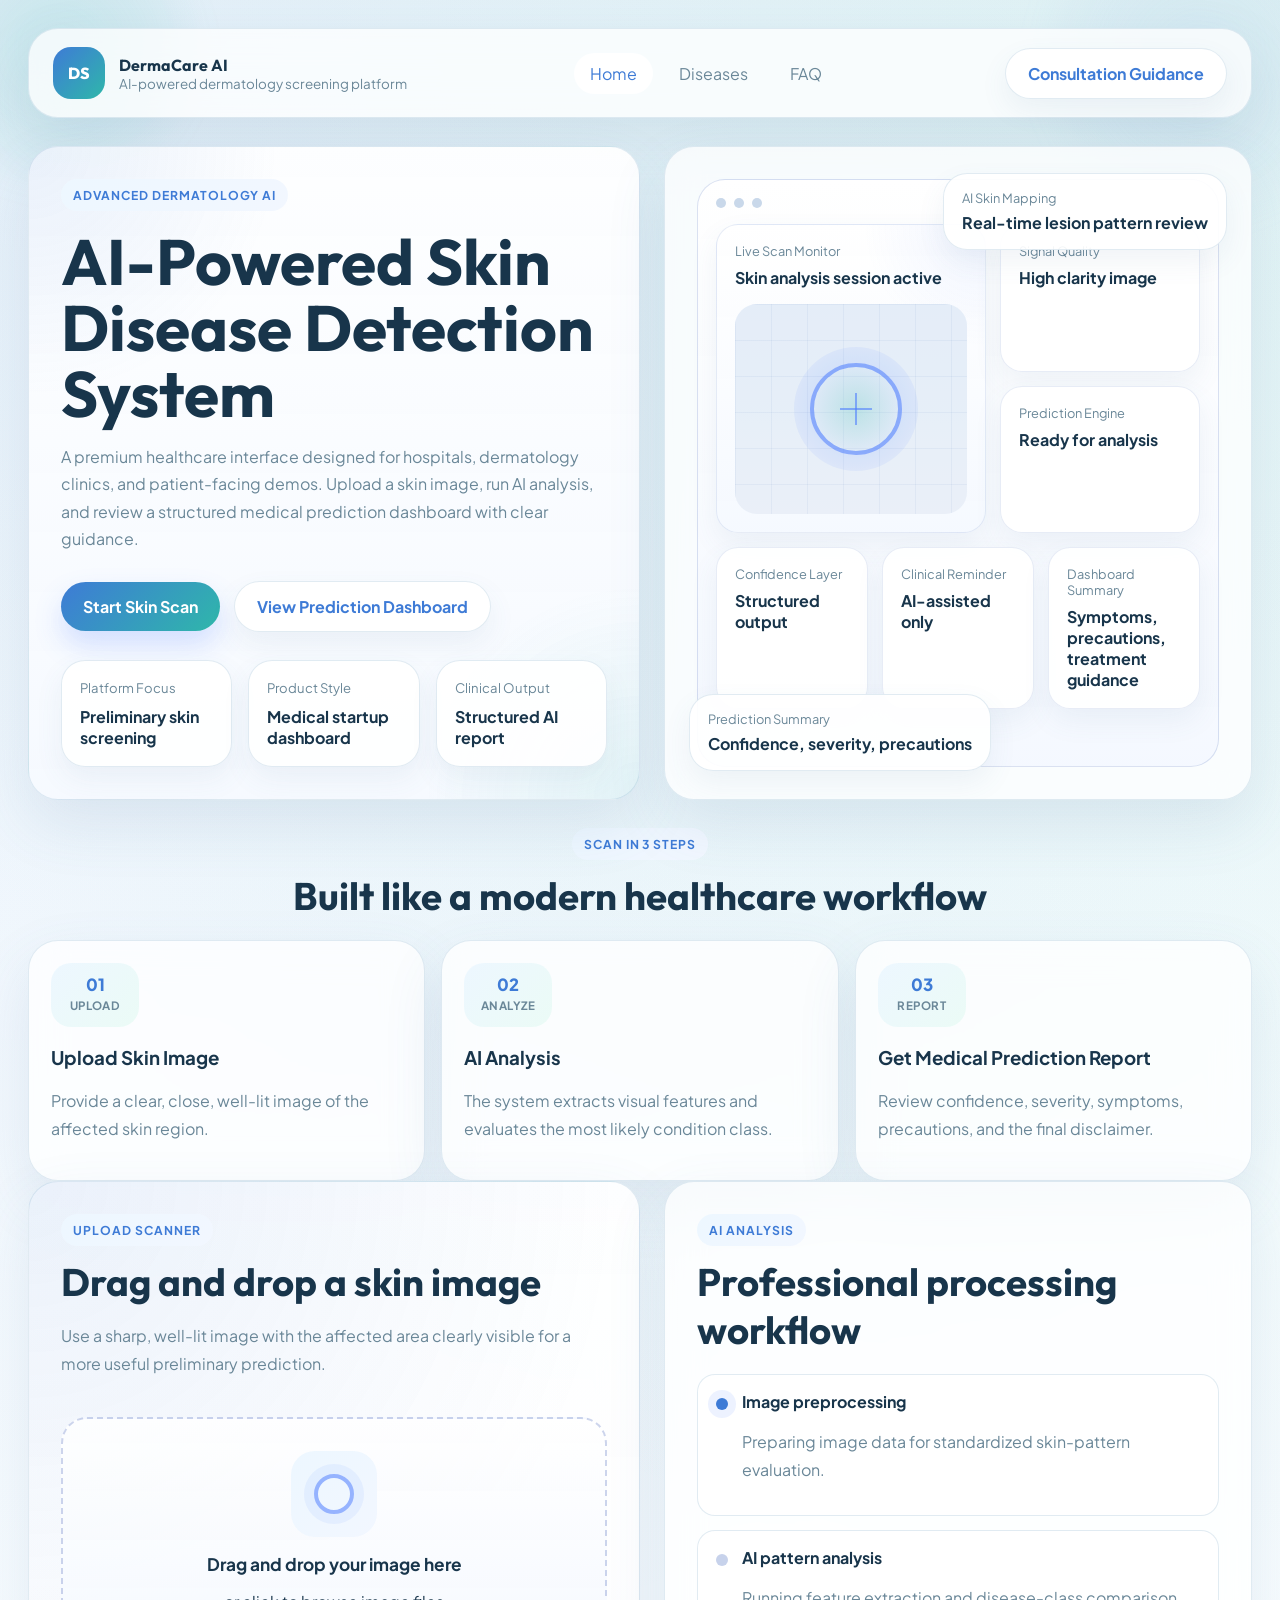
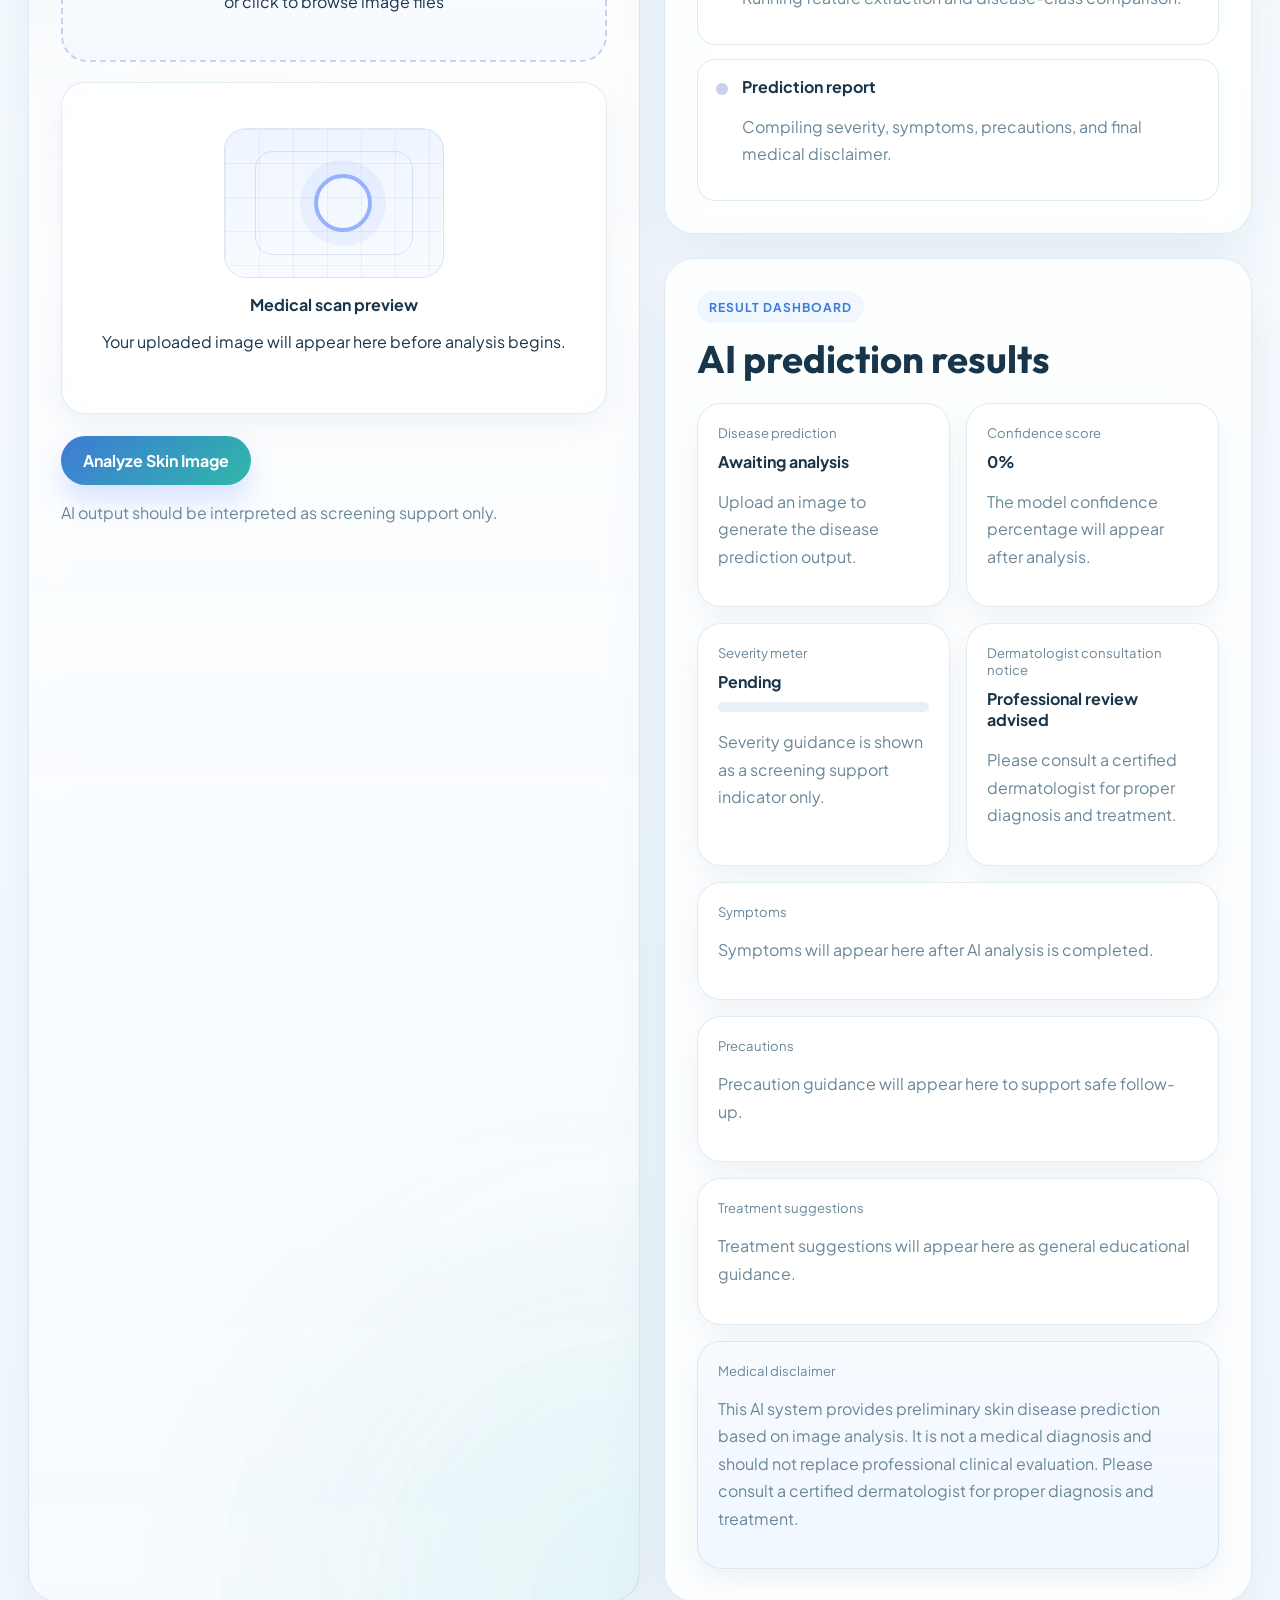
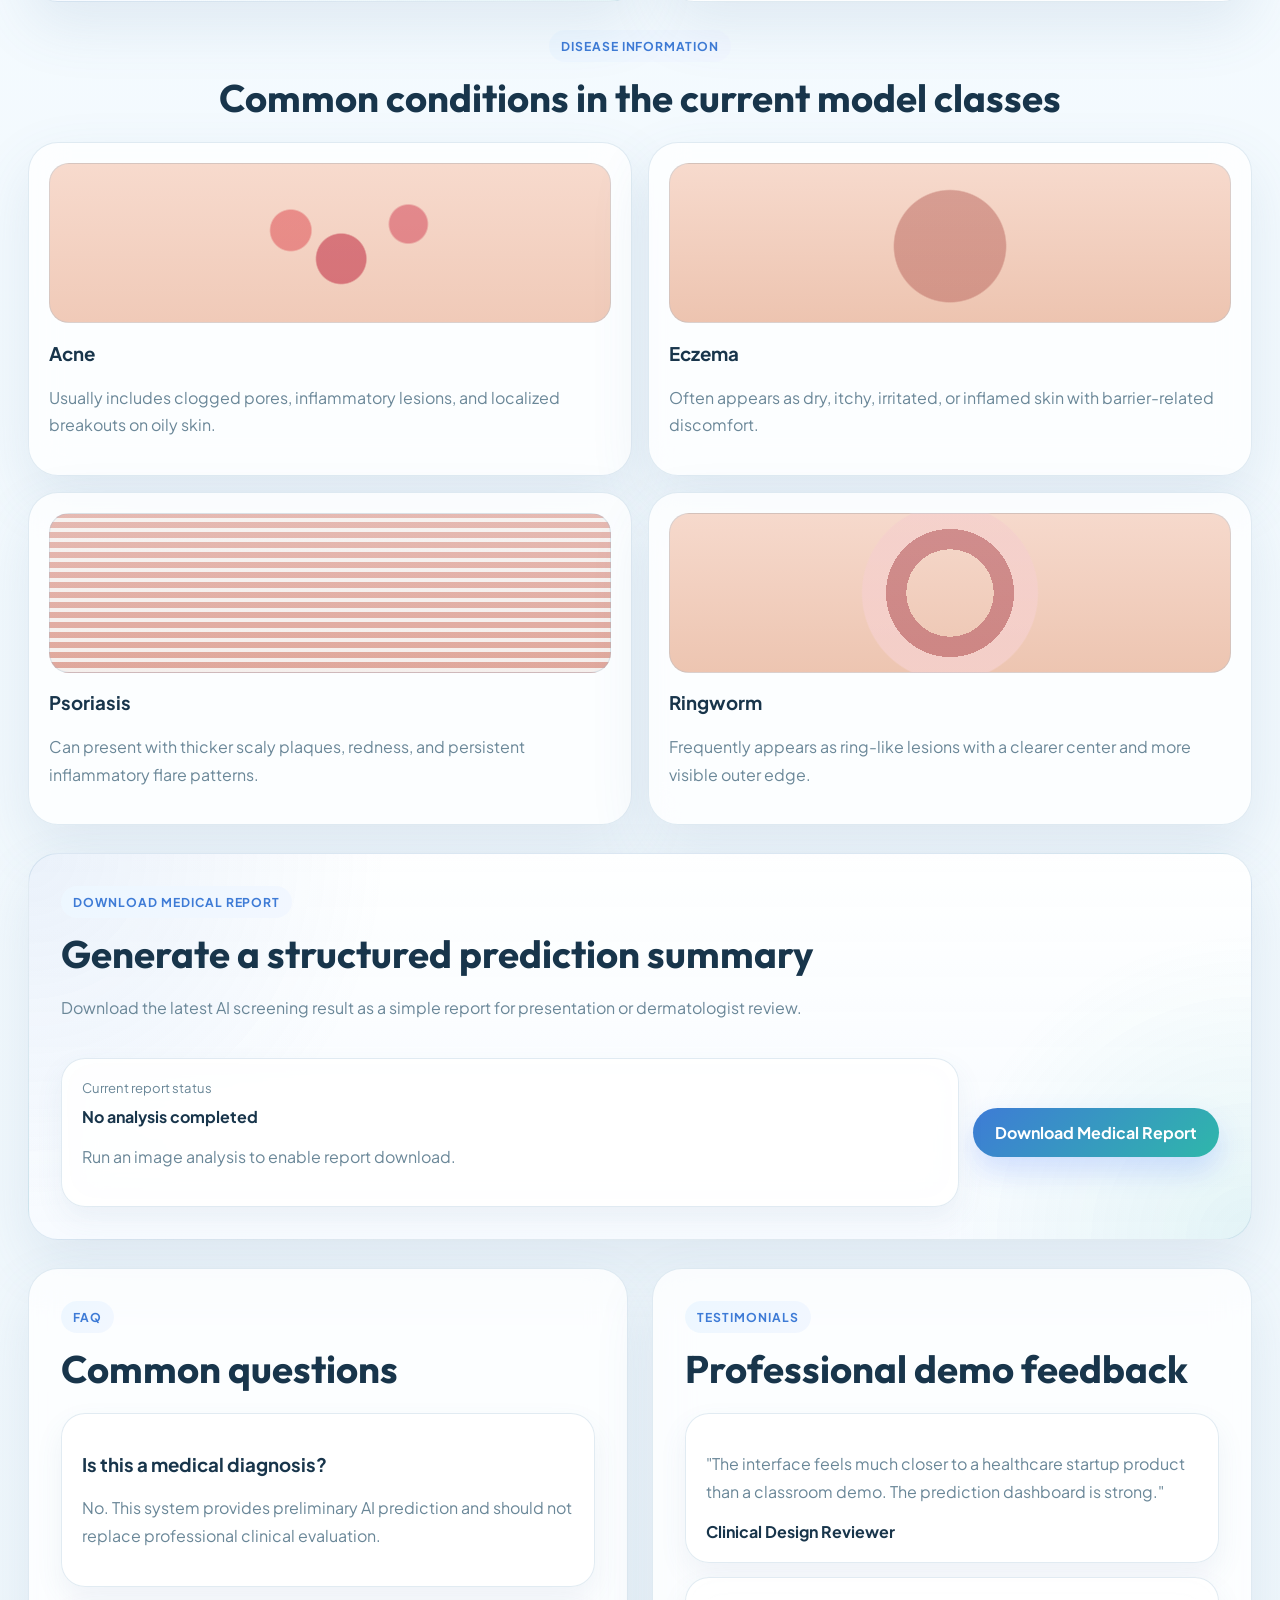
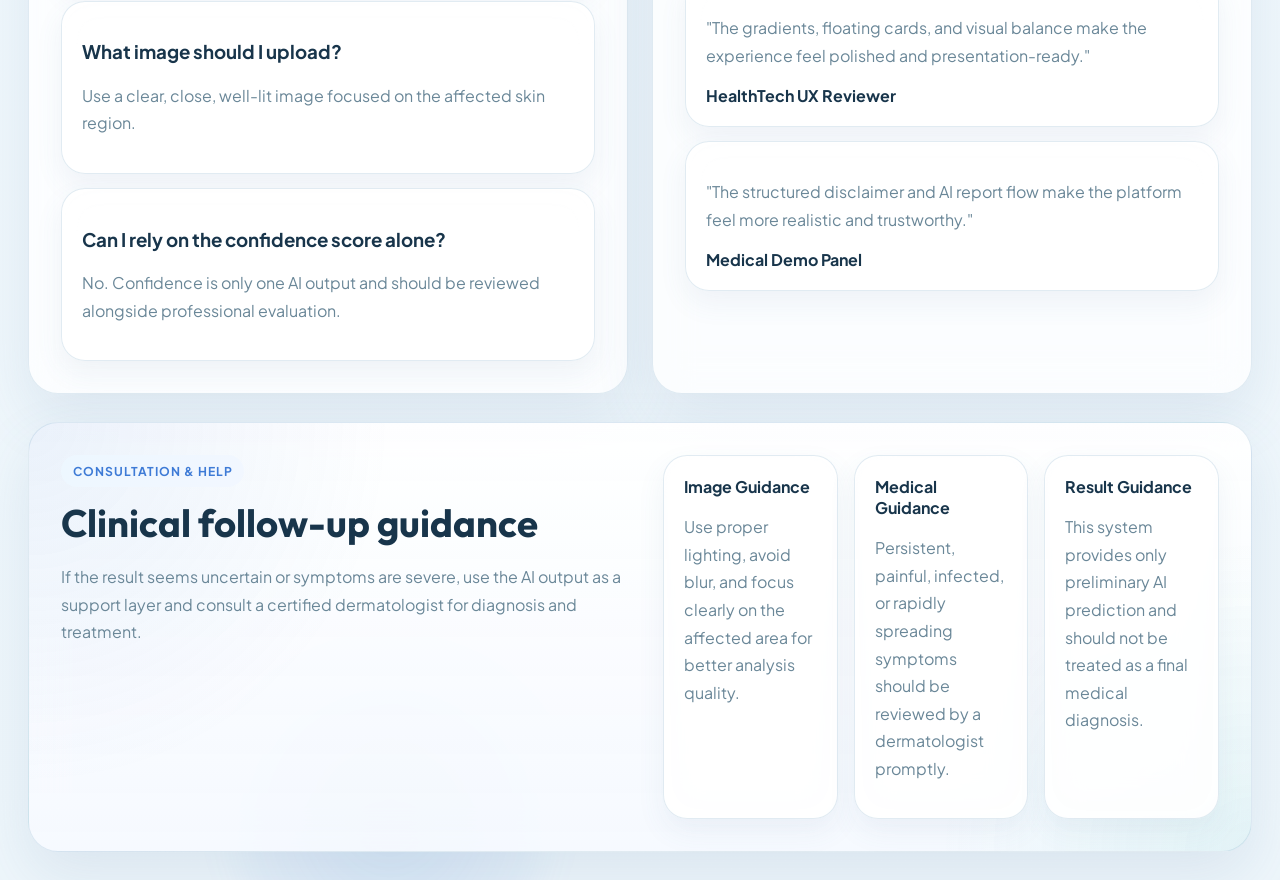
==== templates/index.html @ 63ab5d0c "feat: Add AI skin disease detection system with user interface and model training - Implemented main" ====
<!DOCTYPE html>
<html lang="en">
<head>
<meta charset="UTF-8">
<meta name="viewport" content="width=device-width, initial-scale=1.0">
<title>DermaCare AI | Premium Skin Detection Platform</title>
<link rel="preconnect" href="https://fonts.googleapis.com">
<link rel="preconnect" href="https://fonts.gstatic.com" crossorigin>
<link href="https://fonts.googleapis.com/css2?family=Plus+Jakarta+Sans:wght@400;500;600;700;800&family=Outfit:wght@600;700;800&display=swap" rel="stylesheet">
<link rel="stylesheet" href="/static/css/style.css">
</head>
<body>
<div class="site-shell">
  <div class="ambient ambient-a"></div>
  <div class="ambient ambient-b"></div>
  <div class="ambient ambient-c"></div>

  <header class="topbar glass-panel">
    <a class="brand" href="/">
      <span class="brand-mark">DS</span>
      <div>
        <strong>DermaCare AI</strong>
        <span>AI-powered dermatology screening platform</span>
      </div>
    </a>

    <nav class="nav-links">
      <a class="active" href="/">Home</a>
      <a href="/diseases">Diseases</a>
      <a href="/faq">FAQ</a>
    </nav>

    <a class="btn btn-secondary nav-cta" href="#consultation">Consultation Guidance</a>
  </header>

  <main class="page-home">
    <section class="hero-section">
      <div class="hero-copy glass-panel gradient-panel">
        <span class="eyebrow">Advanced Dermatology AI</span>
        <h1>AI-Powered Skin Disease Detection System</h1>
        <p>
          A premium healthcare interface designed for hospitals, dermatology clinics, and patient-facing demos.
          Upload a skin image, run AI analysis, and review a structured medical prediction dashboard with clear guidance.
        </p>

        <div class="hero-actions">
          <a class="btn btn-primary" href="#scanner">Start Skin Scan</a>
          <a class="btn btn-secondary" href="#resultDashboard">View Prediction Dashboard</a>
        </div>

        <div class="hero-stats">
          <article class="stat-card soft-card">
            <span>Platform Focus</span>
            <strong>Preliminary skin screening</strong>
          </article>
          <article class="stat-card soft-card">
            <span>Product Style</span>
            <strong>Medical startup dashboard</strong>
          </article>
          <article class="stat-card soft-card">
            <span>Clinical Output</span>
            <strong>Structured AI report</strong>
          </article>
        </div>
      </div>

      <aside class="hero-visual glass-panel">
        <div class="hero-dashboard">
          <div class="dashboard-window">
            <div class="dashboard-topbar">
              <span class="window-dot"></span>
              <span class="window-dot"></span>
              <span class="window-dot"></span>
            </div>
            <div class="dashboard-grid">
              <div class="dashboard-panel dashboard-panel-primary">
                <span>Live Scan Monitor</span>
                <strong>Skin analysis session active</strong>
                <div class="scan-surface">
                  <div class="scan-surface-glow"></div>
                  <div class="scan-crosshair"></div>
                </div>
              </div>
              <div class="dashboard-side">
                <div class="mini-panel">
                  <span>Signal Quality</span>
                  <strong>High clarity image</strong>
                </div>
                <div class="mini-panel">
                  <span>Prediction Engine</span>
                  <strong>Ready for analysis</strong>
                </div>
              </div>
              <div class="dashboard-metrics">
                <div class="metric-panel">
                  <span>Confidence Layer</span>
                  <strong>Structured output</strong>
                </div>
                <div class="metric-panel">
                  <span>Clinical Reminder</span>
                  <strong>AI-assisted only</strong>
                </div>
                <div class="metric-panel full">
                  <span>Dashboard Summary</span>
                  <strong>Symptoms, precautions, treatment guidance</strong>
                </div>
              </div>
            </div>
          </div>
        </div>

        <div class="floating-card floating-card-top soft-card">
          <span>AI Skin Mapping</span>
          <strong>Real-time lesion pattern review</strong>
        </div>
        <div class="floating-card floating-card-bottom soft-card">
          <span>Prediction Summary</span>
          <strong>Confidence, severity, precautions</strong>
        </div>
      </aside>
    </section>

    <section class="steps-section">
      <div class="section-heading">
        <span class="eyebrow">Scan In 3 Steps</span>
        <h2>Built like a modern healthcare workflow</h2>
      </div>

      <div class="steps-grid">
        <article class="step-card glass-panel">
          <div class="step-icon">
            <span>01</span>
            <small>Upload</small>
          </div>
          <h3>Upload Skin Image</h3>
          <p>Provide a clear, close, well-lit image of the affected skin region.</p>
        </article>
        <article class="step-card glass-panel">
          <div class="step-icon">
            <span>02</span>
            <small>Analyze</small>
          </div>
          <h3>AI Analysis</h3>
          <p>The system extracts visual features and evaluates the most likely condition class.</p>
        </article>
        <article class="step-card glass-panel">
          <div class="step-icon">
            <span>03</span>
            <small>Report</small>
          </div>
          <h3>Get Medical Prediction Report</h3>
          <p>Review confidence, severity, symptoms, precautions, and the final disclaimer.</p>
        </article>
      </div>
    </section>

    <section id="scanner" class="scanner-section">
      <div class="scanner-panel glass-panel gradient-panel">
        <div class="section-heading left">
          <span class="eyebrow">Upload Scanner</span>
          <h2>Drag and drop a skin image</h2>
          <p>Use a sharp, well-lit image with the affected area clearly visible for a more useful preliminary prediction.</p>
        </div>

        <label class="upload-zone" id="uploadZone" for="imageInput">
          <input type="file" id="imageInput" accept="image/*">
          <div class="upload-content">
            <div class="upload-graphic">
              <div class="upload-graphic-inner"></div>
            </div>
            <strong>Drag and drop your image here</strong>
            <p>or click to browse image files</p>
          </div>
        </label>

        <div class="preview-card glass-subcard">
          <img id="preview" alt="Skin image preview">
          <div class="preview-placeholder" id="previewPlaceholder">
            <div class="preview-visual">
              <div class="preview-grid-line"></div>
              <div class="preview-grid-line second"></div>
              <div class="preview-ring"></div>
            </div>
            <strong>Medical scan preview</strong>
            <p>Your uploaded image will appear here before analysis begins.</p>
          </div>
        </div>

        <div class="scanner-actions">
          <button class="btn btn-primary" type="button" onclick="analyze()">Analyze Skin Image</button>
          <p class="micro-copy">AI output should be interpreted as screening support only.</p>
        </div>
      </div>

      <div class="analysis-column">
        <section class="progress-panel glass-panel">
          <div class="panel-header">
            <div>
          <span class="eyebrow">AI Analysis</span>
          <h2>Professional processing workflow</h2>
        </div>
            <div id="loader" class="loader-ring" aria-hidden="true"></div>
          </div>

          <div class="progress-list" id="progressList">
            <article class="progress-item active">
              <span class="progress-dot"></span>
              <div>
                <strong>Image preprocessing</strong>
                <p>Preparing image data for standardized skin-pattern evaluation.</p>
              </div>
            </article>
            <article class="progress-item">
              <span class="progress-dot"></span>
              <div>
                <strong>AI pattern analysis</strong>
                <p>Running feature extraction and disease-class comparison.</p>
              </div>
            </article>
            <article class="progress-item">
              <span class="progress-dot"></span>
              <div>
                <strong>Prediction report</strong>
                <p>Compiling severity, symptoms, precautions, and final medical disclaimer.</p>
              </div>
            </article>
          </div>
        </section>

        <section id="resultDashboard" class="results-panel glass-panel">
          <div class="section-heading left">
            <span class="eyebrow">Result Dashboard</span>
            <h2>AI prediction results</h2>
          </div>

          <div id="result" class="result-grid">
            <article class="result-card glass-subcard">
              <span>Disease prediction</span>
              <strong>Awaiting analysis</strong>
              <p>Upload an image to generate the disease prediction output.</p>
            </article>
            <article class="result-card glass-subcard">
              <span>Confidence score</span>
              <strong>0%</strong>
              <p>The model confidence percentage will appear after analysis.</p>
            </article>
            <article class="result-card glass-subcard">
              <span>Severity meter</span>
              <strong>Pending</strong>
              <div class="severity-meter">
                <div class="severity-fill" style="width: 0%"></div>
              </div>
              <p>Severity guidance is shown as a screening support indicator only.</p>
            </article>
            <article class="result-card glass-subcard">
              <span>Dermatologist consultation notice</span>
              <strong>Professional review advised</strong>
              <p>Please consult a certified dermatologist for proper diagnosis and treatment.</p>
            </article>
            <article class="result-card glass-subcard full">
              <span>Symptoms</span>
              <p>Symptoms will appear here after AI analysis is completed.</p>
            </article>
            <article class="result-card glass-subcard full">
              <span>Precautions</span>
              <p>Precaution guidance will appear here to support safe follow-up.</p>
            </article>
            <article class="result-card glass-subcard full">
              <span>Treatment suggestions</span>
              <p>Treatment suggestions will appear here as general educational guidance.</p>
            </article>
            <article class="result-card glass-subcard full disclaimer-card">
              <span>Medical disclaimer</span>
              <p>This AI system provides preliminary skin disease prediction based on image analysis. It is not a medical diagnosis and should not replace professional clinical evaluation. Please consult a certified dermatologist for proper diagnosis and treatment.</p>
            </article>
          </div>
        </section>
      </div>
    </section>

    <section class="disease-section">
      <div class="section-heading">
        <span class="eyebrow">Disease Information</span>
        <h2>Common conditions in the current model classes</h2>
      </div>

      <div class="disease-grid">
        <article class="disease-card glass-panel">
          <div class="disease-visual disease-acne"></div>
          <h3>Acne</h3>
          <p>Usually includes clogged pores, inflammatory lesions, and localized breakouts on oily skin.</p>
        </article>
        <article class="disease-card glass-panel">
          <div class="disease-visual disease-eczema"></div>
          <h3>Eczema</h3>
          <p>Often appears as dry, itchy, irritated, or inflamed skin with barrier-related discomfort.</p>
        </article>
        <article class="disease-card glass-panel">
          <div class="disease-visual disease-psoriasis"></div>
          <h3>Psoriasis</h3>
          <p>Can present with thicker scaly plaques, redness, and persistent inflammatory flare patterns.</p>
        </article>
        <article class="disease-card glass-panel">
          <div class="disease-visual disease-ringworm"></div>
          <h3>Ringworm</h3>
          <p>Frequently appears as ring-like lesions with a clearer center and more visible outer edge.</p>
        </article>
      </div>
    </section>

    <section class="report-section glass-panel gradient-panel">
      <div class="section-heading left">
        <span class="eyebrow">Download Medical Report</span>
        <h2>Generate a structured prediction summary</h2>
        <p>Download the latest AI screening result as a simple report for presentation or dermatologist review.</p>
      </div>

      <div class="report-layout">
        <div class="report-summary glass-subcard">
          <span>Current report status</span>
          <strong id="reportDisease">No analysis completed</strong>
          <p id="reportMeta">Run an image analysis to enable report download.</p>
        </div>
        <button class="btn btn-primary" type="button" id="downloadReportBtn">Download Medical Report</button>
      </div>
    </section>

    <section class="two-column-section">
      <section class="faq-section glass-panel">
        <div class="section-heading left">
          <span class="eyebrow">FAQ</span>
          <h2>Common questions</h2>
        </div>
        <div class="faq-list">
          <article class="faq-item glass-subcard">
            <h3>Is this a medical diagnosis?</h3>
            <p>No. This system provides preliminary AI prediction and should not replace professional clinical evaluation.</p>
          </article>
          <article class="faq-item glass-subcard">
            <h3>What image should I upload?</h3>
            <p>Use a clear, close, well-lit image focused on the affected skin region.</p>
          </article>
          <article class="faq-item glass-subcard">
            <h3>Can I rely on the confidence score alone?</h3>
            <p>No. Confidence is only one AI output and should be reviewed alongside professional evaluation.</p>
          </article>
        </div>
      </section>

      <section class="testimonial-section glass-panel">
        <div class="section-heading left">
          <span class="eyebrow">Testimonials</span>
          <h2>Professional demo feedback</h2>
        </div>
        <div class="testimonial-list">
          <article class="testimonial-item glass-subcard">
            <p>"The interface feels much closer to a healthcare startup product than a classroom demo. The prediction dashboard is strong."</p>
            <strong>Clinical Design Reviewer</strong>
          </article>
          <article class="testimonial-item glass-subcard">
            <p>"The gradients, floating cards, and visual balance make the experience feel polished and presentation-ready."</p>
            <strong>HealthTech UX Reviewer</strong>
          </article>
          <article class="testimonial-item glass-subcard">
            <p>"The structured disclaimer and AI report flow make the platform feel more realistic and trustworthy."</p>
            <strong>Medical Demo Panel</strong>
          </article>
        </div>
      </section>
    </section>

    <section id="consultation" class="consultation-section glass-panel gradient-panel">
      <div class="consultation-copy">
        <span class="eyebrow">Consultation & Help</span>
        <h2>Clinical follow-up guidance</h2>
        <p>If the result seems uncertain or symptoms are severe, use the AI output as a support layer and consult a certified dermatologist for diagnosis and treatment.</p>
      </div>

      <div class="consultation-grid">
        <article class="consultation-card glass-subcard">
          <strong>Image Guidance</strong>
          <p>Use proper lighting, avoid blur, and focus clearly on the affected area for better analysis quality.</p>
        </article>
        <article class="consultation-card glass-subcard">
          <strong>Medical Guidance</strong>
          <p>Persistent, painful, infected, or rapidly spreading symptoms should be reviewed by a dermatologist promptly.</p>
        </article>
        <article class="consultation-card glass-subcard">
          <strong>Result Guidance</strong>
          <p>This system provides only preliminary AI prediction and should not be treated as a final medical diagnosis.</p>
        </article>
      </div>
    </section>
  </main>
</div>

<script src="/static/js/main.js"></script>
</body>
</html>
---- static/css/style.css ----
:root{
  --bg:#f4fbff;
  --surface:rgba(255, 255, 255, 0.76);
  --surface-strong:rgba(255, 255, 255, 0.92);
  --border:rgba(146, 182, 209, 0.28);
  --text:#18354b;
  --muted:#6a8798;
  --primary:#3e7bd6;
  --teal:#2fb7aa;
  --purple:#a6bee8;
  --soft-blue:#edf7ff;
  --soft-teal:#ebfbf6;
  --soft-purple:#f2f7ff;
  --shadow:0 24px 60px rgba(71, 116, 156, 0.12);
  --shadow-soft:0 12px 28px rgba(71, 116, 156, 0.08);
  --radius-xl:30px;
  --radius-lg:24px;
  --radius-md:18px;
}

*{
  box-sizing:border-box;
}

html{
  scroll-behavior:smooth;
}

body{
  margin:0;
  font-family:"Plus Jakarta Sans", sans-serif;
  color:var(--text);
  background:
    radial-gradient(circle at top left, rgba(62, 123, 214, 0.10), transparent 30%),
    radial-gradient(circle at top right, rgba(47, 183, 170, 0.12), transparent 28%),
    linear-gradient(180deg, #fcfeff 0%, #f5fbff 48%, #eef6fb 100%);
  min-height:100vh;
}

a{
  color:inherit;
  text-decoration:none;
}

button,
input{
  font:inherit;
}

img,
svg{
  display:block;
  max-width:100%;
}

.site-shell{
  position:relative;
  overflow:hidden;
  min-height:100vh;
  padding:28px;
}

.ambient{
  position:absolute;
  border-radius:999px;
  filter:blur(18px);
  pointer-events:none;
}

.ambient-a{
  top:-80px;
  left:-70px;
  width:260px;
  height:260px;
  background:radial-gradient(circle, rgba(54, 184, 171, 0.18), rgba(54, 184, 171, 0));
}

.ambient-b{
  top:-90px;
  right:-70px;
  width:300px;
  height:300px;
  background:radial-gradient(circle, rgba(168, 197, 232, 0.22), rgba(168, 197, 232, 0));
}

.ambient-c{
  bottom:-100px;
  left:18%;
  width:320px;
  height:320px;
  background:radial-gradient(circle, rgba(62, 123, 214, 0.14), rgba(62, 123, 214, 0));
}

.glass-panel,
.glass-subcard,
.soft-card{
  border:1px solid var(--border);
  box-shadow:var(--shadow);
}

.glass-panel,
.glass-subcard{
  background:var(--surface);
  backdrop-filter:blur(18px);
  -webkit-backdrop-filter:blur(18px);
}

.glass-panel{
  border-radius:var(--radius-xl);
}

.glass-subcard,
.soft-card{
  border-radius:var(--radius-lg);
  background:var(--surface-strong);
  box-shadow:var(--shadow-soft);
}

.gradient-panel{
  background:
    radial-gradient(circle at top left, rgba(62, 123, 214, 0.10), transparent 28%),
    radial-gradient(circle at bottom right, rgba(47, 183, 170, 0.10), transparent 24%),
    linear-gradient(180deg, rgba(255,255,255,0.92), rgba(247,250,255,0.88));
}

.topbar{
  position:relative;
  z-index:1;
  max-width:1280px;
  margin:0 auto 28px;
  padding:18px 24px;
  display:flex;
  align-items:center;
  justify-content:space-between;
  gap:18px;
}

.brand{
  display:flex;
  align-items:center;
  gap:14px;
}

.brand-mark{
  width:52px;
  height:52px;
  border-radius:18px;
  display:grid;
  place-items:center;
  color:#fff;
  font-family:"Outfit", sans-serif;
  font-weight:800;
  background:linear-gradient(135deg, var(--primary), var(--teal));
}

.brand strong,
.hero-copy h1,
.section-heading h2,
.panel-header h2,
.page-banner h1,
.consultation-copy h2{
  font-family:"Outfit", sans-serif;
}

.brand strong{
  display:block;
  font-size:1rem;
}

.brand span:last-child{
  display:block;
  color:var(--muted);
  font-size:0.84rem;
}

.nav-links{
  display:flex;
  align-items:center;
  gap:10px;
  flex-wrap:wrap;
}

.nav-links a{
  padding:10px 16px;
  border-radius:999px;
  color:var(--muted);
}

.nav-links a.active,
.nav-links a:hover{
  color:var(--primary);
  background:rgba(255,255,255,0.9);
}

.nav-cta{
  white-space:nowrap;
}

.page-home,
.page-standard{
  position:relative;
  z-index:1;
  max-width:1280px;
  margin:0 auto;
}

.hero-section,
.scanner-section,
.consultation-section{
  display:grid;
  grid-template-columns:1.02fr 0.98fr;
  gap:24px;
  align-items:stretch;
}

.hero-copy,
.hero-visual,
.scanner-panel,
.progress-panel,
.results-panel,
.report-section,
.faq-section,
.testimonial-section,
.consultation-section,
.page-banner{
  padding:32px;
}

.eyebrow{
  display:inline-block;
  padding:8px 12px;
  border-radius:999px;
  background:linear-gradient(135deg, var(--soft-blue), var(--soft-purple));
  color:var(--primary);
  font-size:0.76rem;
  font-weight:700;
  letter-spacing:0.08em;
  text-transform:uppercase;
}

.hero-copy h1{
  margin:18px 0 16px;
  font-size:clamp(2.7rem, 5vw, 4.8rem);
  line-height:1.03;
}

.hero-copy,
.scanner-panel,
.report-section,
.consultation-section{
  position:relative;
}

.hero-copy p,
.section-heading p,
.step-card p,
.progress-item p,
.result-card p,
.disease-card p,
.report-summary p,
.faq-item p,
.testimonial-item p,
.consultation-copy p,
.consultation-card p,
.page-banner p,
.faq-page-card p,
.micro-copy{
  color:var(--muted);
  line-height:1.72;
}

.hero-actions,
.scanner-actions,
.report-layout{
  display:flex;
  align-items:center;
  gap:14px;
  flex-wrap:wrap;
}

.hero-actions{
  margin-top:28px;
}

.btn{
  border:none;
  border-radius:999px;
  padding:14px 22px;
  font-weight:700;
  cursor:pointer;
  transition:transform 0.2s ease, box-shadow 0.2s ease;
}

.btn:hover{
  transform:translateY(-1px);
}

.btn-primary{
  color:#fff;
  background:linear-gradient(135deg, var(--primary), var(--teal));
  box-shadow:0 14px 28px rgba(77, 124, 255, 0.22);
}

.btn-secondary{
  color:var(--primary);
  background:#fff;
  border:1px solid var(--border);
  box-shadow:var(--shadow-soft);
}

.hero-stats,
.steps-grid,
.result-grid,
.disease-grid,
.faq-page-grid,
.consultation-grid{
  display:grid;
  gap:16px;
}

.hero-stats{
  margin-top:28px;
  grid-template-columns:repeat(3, minmax(0, 1fr));
}

.stat-card{
  padding:18px;
}

.stat-card span,
.result-card span,
.report-summary span{
  display:block;
  color:var(--muted);
  font-size:0.82rem;
  margin-bottom:10px;
}

.hero-visual{
  position:relative;
  min-height:540px;
  overflow:hidden;
}

.hero-dashboard{
  position:relative;
  z-index:1;
  height:100%;
}

.dashboard-window{
  height:100%;
  min-height:460px;
  border-radius:28px;
  background:linear-gradient(180deg, rgba(255,255,255,0.98), rgba(244,248,255,0.96));
  border:1px solid rgba(162, 181, 221, 0.4);
  box-shadow:inset 0 1px 0 rgba(255,255,255,0.8);
  padding:18px;
}

.dashboard-topbar{
  display:flex;
  gap:8px;
  margin-bottom:16px;
}

.window-dot{
  width:10px;
  height:10px;
  border-radius:50%;
  background:#c9d8ea;
}

.dashboard-grid{
  display:grid;
  grid-template-columns:1.15fr 0.85fr;
  gap:14px;
}

.dashboard-panel,
.mini-panel,
.metric-panel{
  border-radius:22px;
  background:rgba(255,255,255,0.92);
  border:1px solid rgba(162, 181, 221, 0.26);
  box-shadow:var(--shadow-soft);
  padding:18px;
}

.dashboard-panel span,
.mini-panel span,
.metric-panel span{
  display:block;
  color:var(--muted);
  font-size:0.8rem;
  margin-bottom:8px;
}

.dashboard-panel-primary{
  background:
    radial-gradient(circle at top right, rgba(77, 124, 255, 0.08), transparent 30%),
    linear-gradient(180deg, rgba(255,255,255,0.98), rgba(245,249,255,0.96));
}

.scan-surface{
  position:relative;
  margin-top:16px;
  height:210px;
  border-radius:22px;
  background:
    linear-gradient(rgba(255,255,255,0.45), rgba(255,255,255,0.45)),
    linear-gradient(180deg, #edf5ff, #f9fcff);
  overflow:hidden;
}

.scan-surface::before,
.scan-surface::after{
  content:"";
  position:absolute;
  background:rgba(140, 170, 210, 0.16);
}

.scan-surface::before{
  inset:0;
  background-image:
    linear-gradient(rgba(140, 170, 210, 0.12) 1px, transparent 1px),
    linear-gradient(90deg, rgba(140, 170, 210, 0.12) 1px, transparent 1px);
  background-size:36px 36px;
}

.scan-surface-glow{
  position:absolute;
  width:120px;
  height:120px;
  border-radius:50%;
  top:50%;
  left:52%;
  transform:translate(-50%, -50%);
  background:radial-gradient(circle, rgba(54, 184, 171, 0.24), rgba(77, 124, 255, 0.04) 55%, transparent 72%);
}

.scan-crosshair{
  position:absolute;
  top:50%;
  left:52%;
  width:92px;
  height:92px;
  transform:translate(-50%, -50%);
  border-radius:50%;
  border:4px solid rgba(77, 124, 255, 0.58);
  box-shadow:0 0 0 16px rgba(77, 124, 255, 0.08);
}

.scan-crosshair::before,
.scan-crosshair::after{
  content:"";
  position:absolute;
  background:rgba(77, 124, 255, 0.58);
  left:50%;
  top:50%;
  transform:translate(-50%, -50%);
}

.scan-crosshair::before{
  width:2px;
  height:32px;
}

.scan-crosshair::after{
  width:32px;
  height:2px;
}

.dashboard-side,
.dashboard-metrics{
  display:grid;
  gap:14px;
}

.dashboard-metrics{
  grid-column:1 / -1;
  grid-template-columns:repeat(3, minmax(0, 1fr));
}

.metric-panel.full{
  grid-column:3;
}

.floating-card{
  position:absolute;
  z-index:2;
  padding:16px 18px;
  min-width:210px;
  animation:floatCard 5s ease-in-out infinite;
}

.floating-card span{
  display:block;
  color:var(--muted);
  font-size:0.8rem;
  margin-bottom:6px;
}

.floating-card-top{
  top:26px;
  right:24px;
}

.floating-card-bottom{
  left:24px;
  bottom:28px;
  animation-delay:1.1s;
}

.section-heading,
.panel-header{
  display:flex;
  margin-bottom:20px;
}

.section-heading{
  flex-direction:column;
  align-items:center;
  text-align:center;
}

.section-heading.left{
  align-items:flex-start;
  text-align:left;
}

.panel-header{
  justify-content:space-between;
  align-items:flex-start;
  gap:18px;
}

.section-heading h2,
.panel-header h2,
.page-banner h1,
.consultation-copy h2{
  margin:12px 0 0;
  font-size:clamp(1.7rem, 3vw, 2.45rem);
}

.steps-section,
.disease-section,
.two-column-section{
  margin-top:28px;
}

.steps-grid{
  grid-template-columns:repeat(3, minmax(0, 1fr));
}

.step-card{
  padding:22px;
}

.step-icon{
  width:88px;
  min-height:64px;
  border-radius:20px;
  display:flex;
  flex-direction:column;
  justify-content:center;
  align-items:center;
  background:linear-gradient(135deg, var(--soft-blue), var(--soft-teal));
  color:var(--primary);
  font-weight:800;
  margin-bottom:16px;
}

.step-icon span{
  font-size:1.05rem;
  line-height:1;
}

.step-icon small{
  margin-top:4px;
  color:var(--muted);
  font-size:0.72rem;
  font-weight:700;
  letter-spacing:0.04em;
  text-transform:uppercase;
}

.upload-zone{
  position:relative;
  display:block;
  margin-top:24px;
  padding:32px;
  border:2px dashed rgba(145, 162, 214, 0.45);
  border-radius:26px;
  background:linear-gradient(180deg, rgba(255,255,255,0.88), rgba(244,248,255,0.86));
  cursor:pointer;
  transition:0.22s ease;
}

.upload-zone.dragover{
  border-color:var(--primary);
  transform:translateY(-1px);
  box-shadow:0 16px 28px rgba(62, 123, 214, 0.12);
}

.upload-zone input{
  position:absolute;
  inset:0;
  opacity:0;
  cursor:pointer;
}

.upload-content{
  text-align:center;
}

.upload-graphic{
  width:86px;
  height:86px;
  margin:0 auto 16px;
  border-radius:24px;
  background:linear-gradient(135deg, var(--soft-blue), var(--soft-purple));
  display:grid;
  place-items:center;
}

.upload-graphic-inner{
  width:40px;
  height:40px;
  border-radius:50%;
  border:4px solid rgba(77, 124, 255, 0.55);
  box-shadow:0 0 0 10px rgba(77, 124, 255, 0.08);
}

.upload-content strong{
  display:block;
  font-size:1.08rem;
  margin-bottom:8px;
}

.preview-card{
  min-height:332px;
  margin-top:20px;
  padding:18px;
  display:grid;
  place-items:center;
  overflow:hidden;
}

#preview{
  width:100%;
  max-height:420px;
  object-fit:cover;
  border-radius:20px;
  display:none;
}

.preview-placeholder{
  text-align:center;
}

.preview-visual{
  position:relative;
  width:220px;
  height:150px;
  margin:0 auto 16px;
  border-radius:22px;
  background:linear-gradient(180deg, #eff5ff, #f8fbff);
  border:1px solid var(--border);
  overflow:hidden;
}

.preview-grid-line{
  position:absolute;
  inset:0;
  background-image:
    linear-gradient(rgba(140, 170, 210, 0.14) 1px, transparent 1px),
    linear-gradient(90deg, rgba(140, 170, 210, 0.14) 1px, transparent 1px);
  background-size:34px 34px;
}

.preview-grid-line.second{
  background:none;
}

.preview-grid-line.second::before{
  content:"";
  position:absolute;
  inset:22px 30px;
  border-radius:18px;
  border:1px solid rgba(162, 181, 221, 0.34);
}

.preview-ring{
  position:absolute;
  top:50%;
  left:54%;
  width:58px;
  height:58px;
  border-radius:50%;
  border:4px solid rgba(77, 124, 255, 0.56);
  box-shadow:0 0 0 14px rgba(77, 124, 255, 0.08);
  transform:translate(-50%, -50%);
}

.scanner-actions{
  margin-top:22px;
}

.micro-copy{
  margin:0;
}

.analysis-column{
  display:grid;
  gap:24px;
}

.loader-ring{
  width:44px;
  height:44px;
  border-radius:50%;
  border:4px solid rgba(77, 124, 255, 0.12);
  border-top-color:var(--primary);
  animation:spin 1s linear infinite;
  display:none;
  box-shadow:0 0 0 10px rgba(54, 184, 171, 0.07);
}

.progress-list{
  display:grid;
  gap:14px;
}

.progress-item{
  display:flex;
  gap:14px;
  padding:16px 18px;
  border-radius:18px;
  background:rgba(255,255,255,0.86);
  border:1px solid var(--border);
}

.progress-dot{
  width:12px;
  height:12px;
  border-radius:50%;
  margin-top:7px;
  background:#c7d2eb;
  flex:0 0 auto;
}

.progress-item.active .progress-dot{
  background:var(--primary);
  box-shadow:0 0 0 8px rgba(77, 124, 255, 0.1);
}

.progress-item.completed .progress-dot{
  background:var(--teal);
}

.result-grid{
  grid-template-columns:repeat(2, minmax(0, 1fr));
}

.result-card{
  padding:20px;
  transition:transform 0.22s ease, box-shadow 0.22s ease;
}

.result-card:hover,
.disease-card:hover,
.consultation-card:hover,
.faq-item:hover,
.testimonial-item:hover{
  transform:translateY(-2px);
  box-shadow:0 18px 34px rgba(71, 116, 156, 0.12);
}

.result-card.full{
  grid-column:1 / -1;
}

.severity-meter{
  width:100%;
  height:10px;
  border-radius:999px;
  background:#e9eef7;
  overflow:hidden;
  margin:10px 0 12px;
}

.severity-fill{
  height:100%;
  border-radius:999px;
  background:linear-gradient(90deg, #59c6b4, #87b3ff, #9389ff);
}

.disclaimer-card{
  background:linear-gradient(180deg, rgba(247,250,255,0.96), rgba(239,247,255,0.94));
}

.disease-grid{
  grid-template-columns:repeat(2, minmax(0, 1fr));
}

.disease-card{
  padding:20px;
}

.disease-visual{
  height:160px;
  border-radius:20px;
  margin-bottom:16px;
  border:1px solid var(--border);
  background-size:cover;
  background-position:center;
}

.disease-acne{
  background:
    radial-gradient(circle at 52% 60%, rgba(203, 77, 92, 0.7) 0 8%, transparent 8.5%),
    radial-gradient(circle at 43% 42%, rgba(226, 102, 104, 0.65) 0 6%, transparent 6.5%),
    radial-gradient(circle at 64% 38%, rgba(214, 85, 100, 0.6) 0 5%, transparent 5.5%),
    linear-gradient(180deg, #f7dacd, #f0cab8);
}

.disease-eczema{
  background:
    radial-gradient(circle at 50% 52%, rgba(184, 100, 92, 0.5) 0 19%, transparent 19.5%),
    linear-gradient(180deg, #f7dacd, #edc4b0);
}

.disease-psoriasis{
  background:
    repeating-linear-gradient(0deg, rgba(246,246,246,0.88) 0 4px, rgba(192,114,124,0.28) 4px 10px),
    linear-gradient(180deg, #f4d5c7, #ecbca8);
}

.disease-ringworm{
  background:
    radial-gradient(circle at 50% 50%, transparent 0 15%, rgba(185, 95, 103, 0.62) 15% 22%, rgba(245,208,204,0.84) 22% 30%, transparent 30.5%),
    linear-gradient(180deg, #f6d9cc, #edc5b1);
}

.report-section,
.two-column-section,
.consultation-section{
  margin-top:28px;
}

.report-layout{
  justify-content:space-between;
}

.report-summary{
  padding:20px;
  flex:1 1 420px;
}

.two-column-section{
  display:grid;
  grid-template-columns:1fr 1fr;
  gap:24px;
}

.faq-list,
.testimonial-list{
  display:grid;
  gap:14px;
}

.faq-item,
.testimonial-item,
.consultation-card,
.faq-page-card{
  padding:20px;
}

.testimonial-item strong{
  display:block;
  margin-top:12px;
}

.consultation-grid{
  grid-template-columns:repeat(3, minmax(0, 1fr));
}

.consultation-card strong{
  display:block;
  margin-bottom:10px;
}

.page-standard{
  display:grid;
  gap:24px;
}

.faq-page-grid{
  grid-template-columns:repeat(2, minmax(0, 1fr));
}

.hidden{
  display:none !important;
}

@keyframes spin{
  from{transform:rotate(0deg);}
  to{transform:rotate(360deg);}
}

@keyframes floatCard{
  0%,100%{transform:translateY(0);}
  50%{transform:translateY(-8px);}
}

@media (max-width:1100px){
  .hero-section,
  .scanner-section,
  .consultation-section,
  .two-column-section{
    grid-template-columns:1fr;
  }

  .hero-stats,
  .steps-grid,
  .result-grid,
  .disease-grid,
  .faq-page-grid,
  .consultation-grid{
    grid-template-columns:1fr;
  }

  .dashboard-grid,
  .dashboard-metrics{
    grid-template-columns:1fr;
  }

  .metric-panel.full{
    grid-column:auto;
  }
}

@media (max-width:760px){
  .site-shell{
    padding:18px;
  }

  .topbar{
    padding:18px;
    flex-direction:column;
    align-items:flex-start;
  }

  .nav-links{
    width:100%;
  }

  .nav-links a{
    flex:1 1 auto;
    text-align:center;
  }

  .nav-cta{
    width:100%;
    text-align:center;
  }

  .hero-copy,
  .hero-visual,
  .scanner-panel,
  .progress-panel,
  .results-panel,
  .report-section,
  .faq-section,
  .testimonial-section,
  .consultation-section,
  .page-banner{
    padding:22px;
  }

  .hero-copy h1{
    font-size:2.25rem;
  }

  .upload-zone{
    padding:24px;
  }

  .preview-card{
    min-height:240px;
  }

  .floating-card{
    position:static;
    margin-top:14px;
  }

  .hero-visual{
    min-height:auto;
  }
}
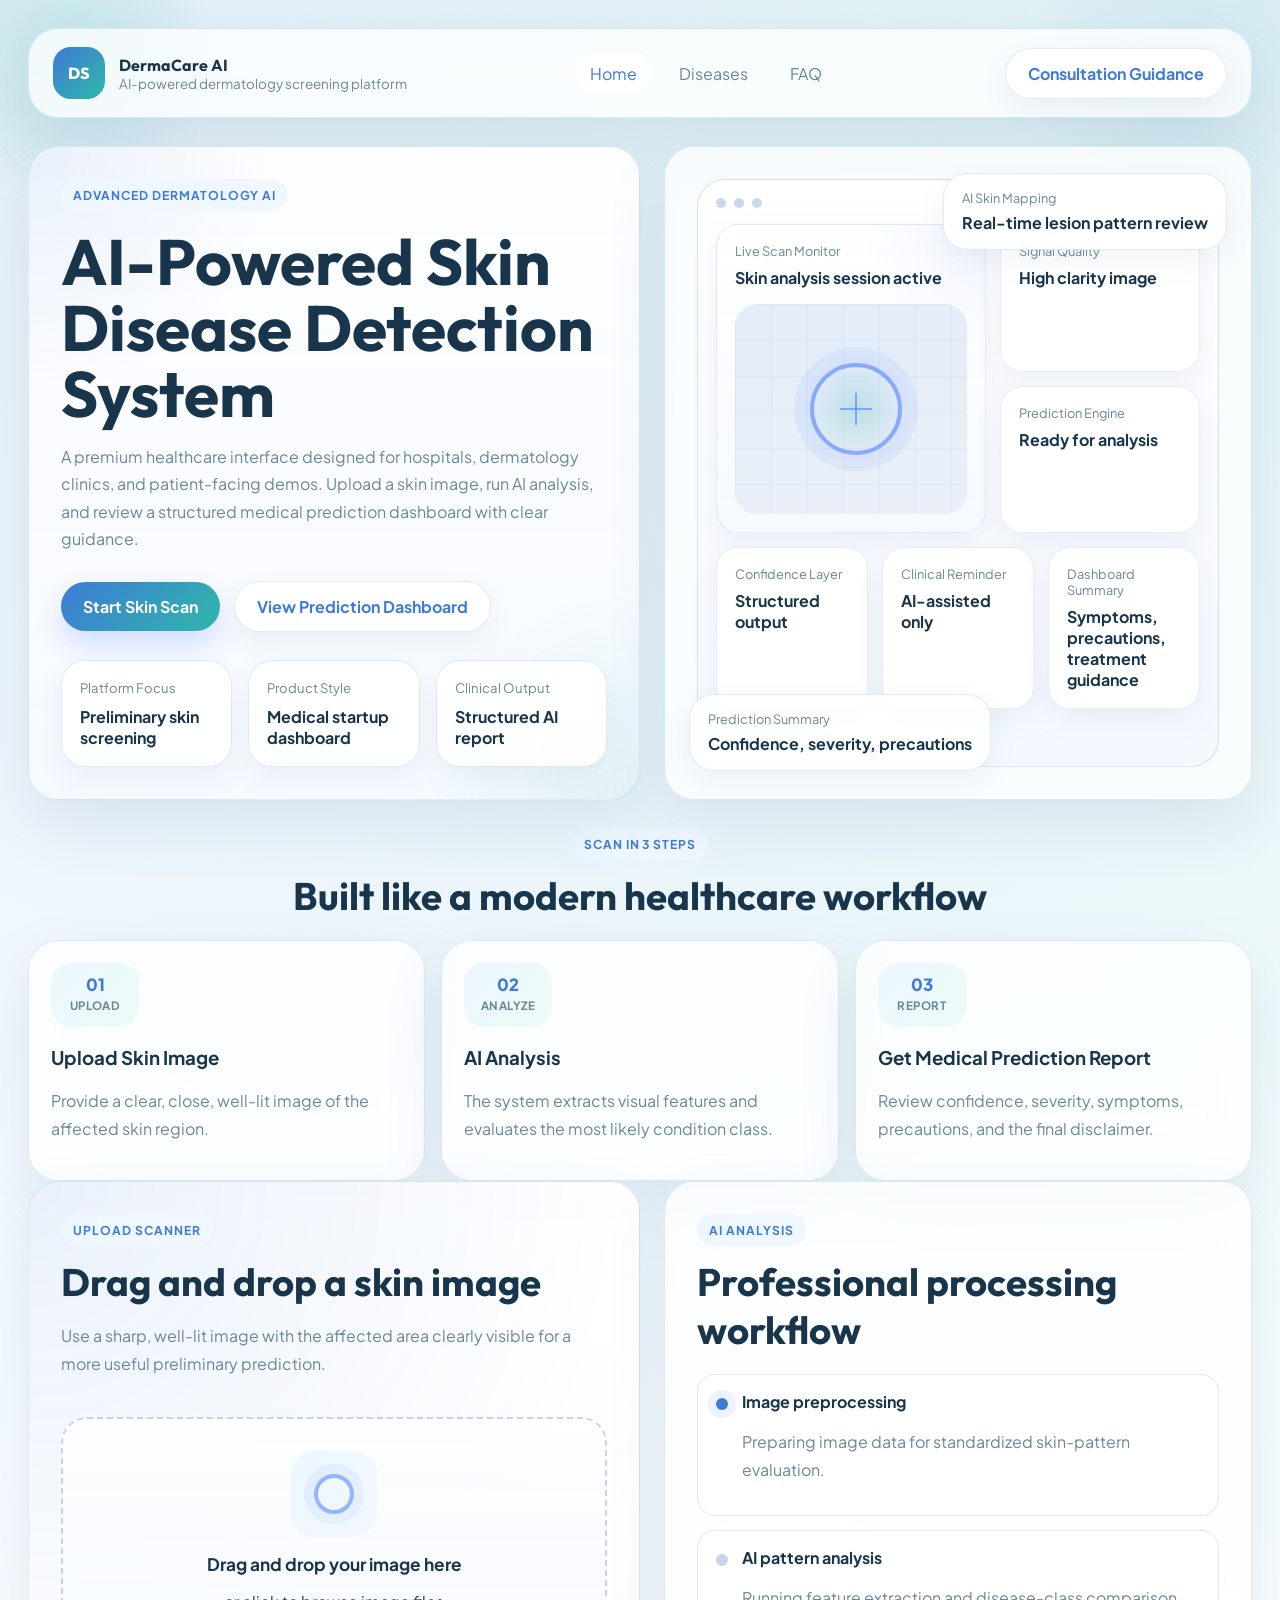
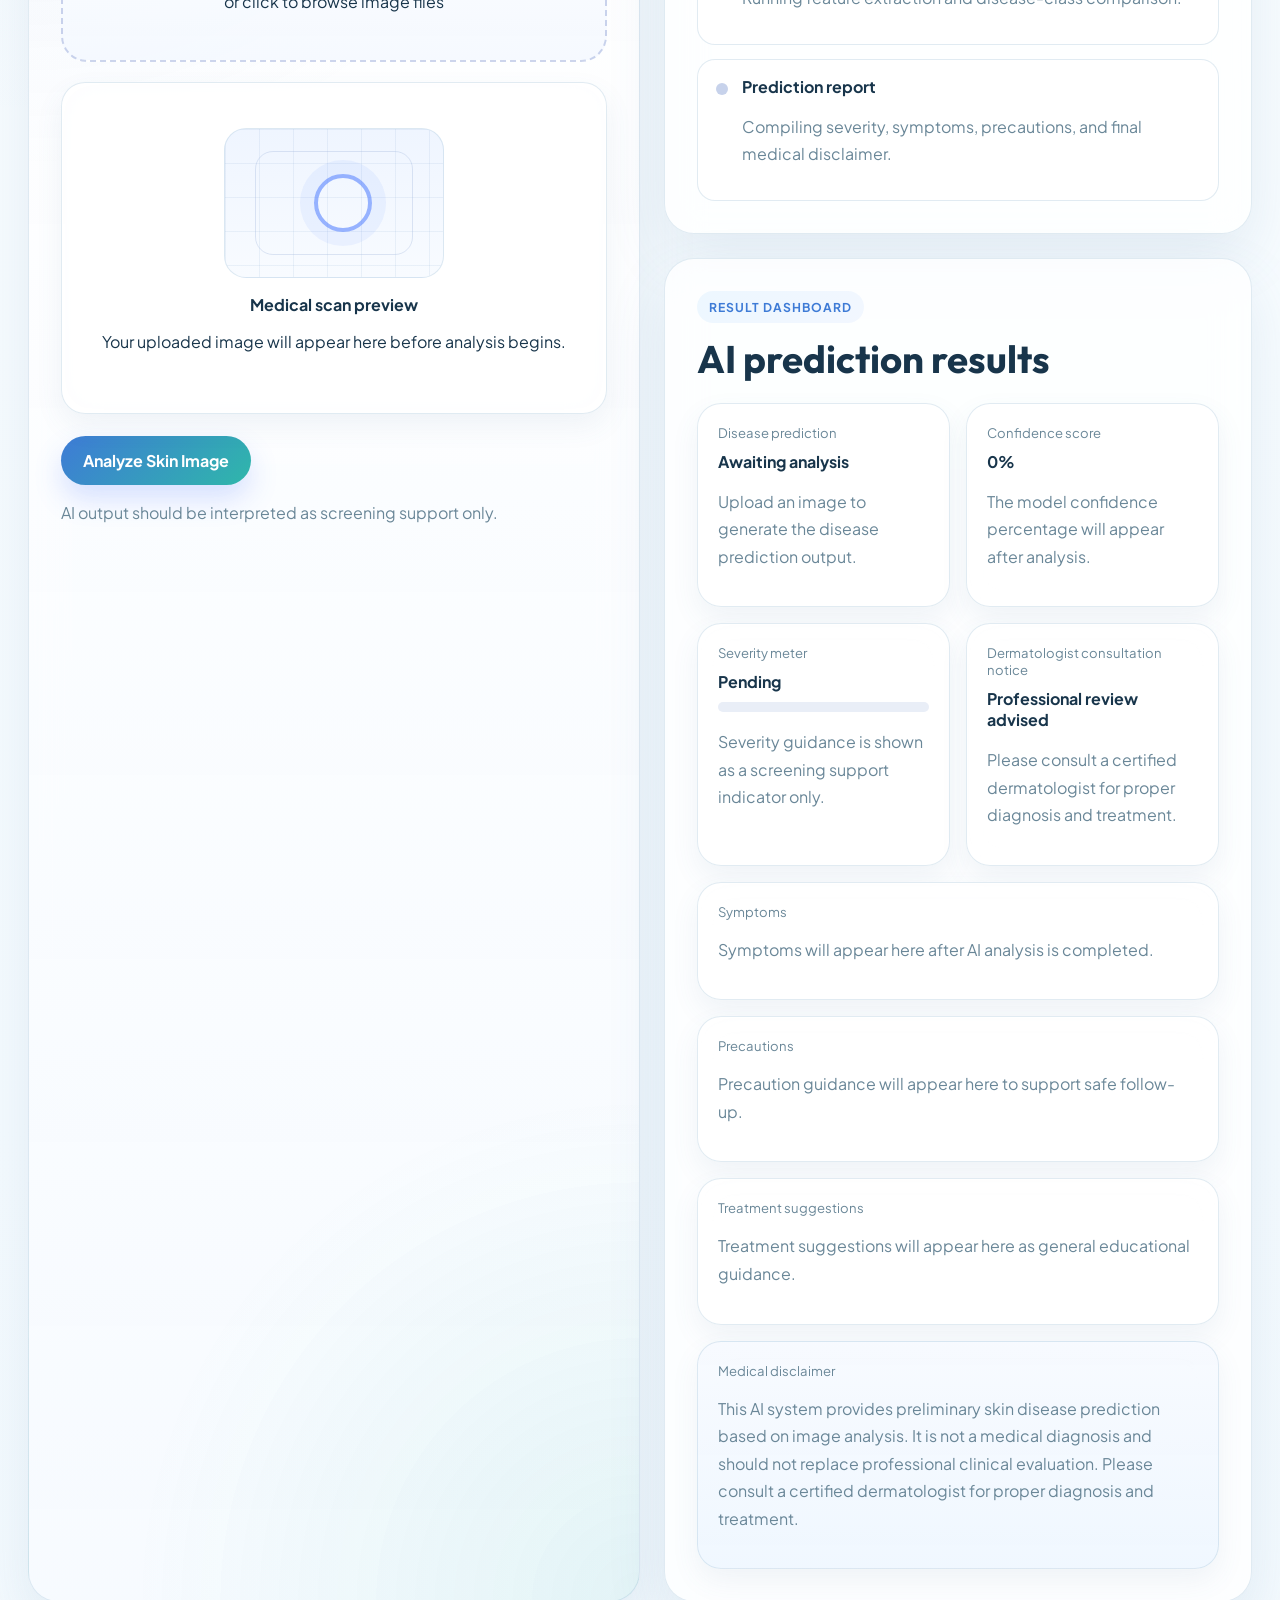
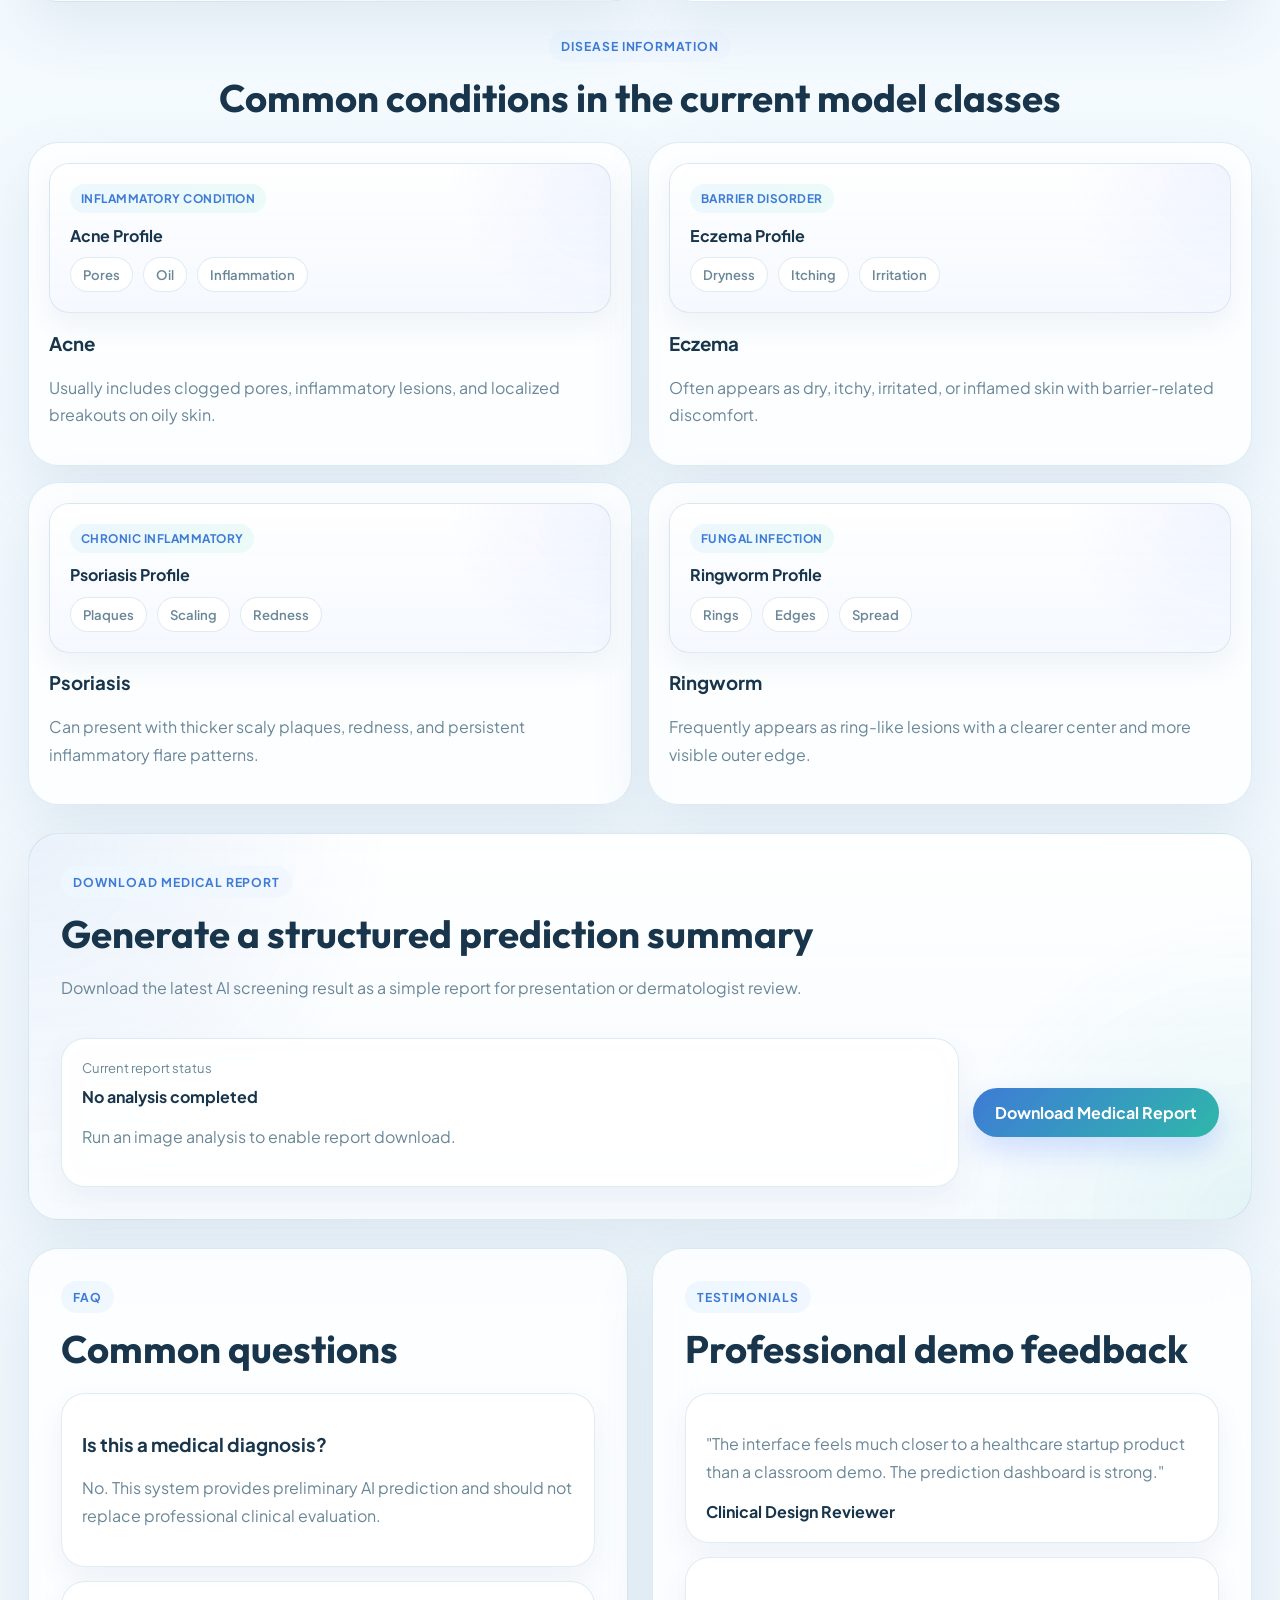
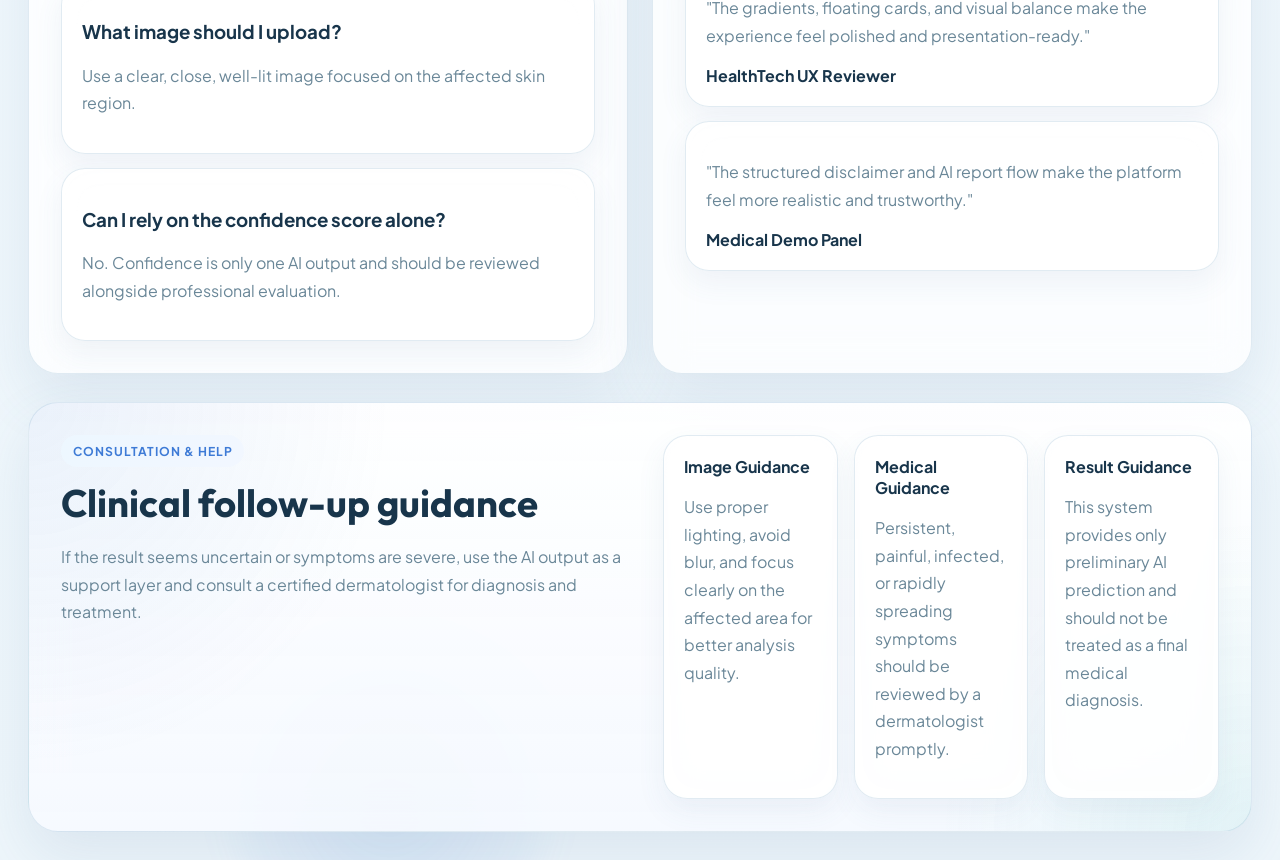
==== commit 5f32850d: "refactor: Update disease visual cards with structured profiles and improved styling" ====
--- a/templates/index.html
+++ b/templates/index.html
@@ -286,22 +286,54 @@
 
       <div class="disease-grid">
         <article class="disease-card glass-panel">
-          <div class="disease-visual disease-acne"></div>
+          <div class="disease-visual-card">
+            <span class="disease-label">Inflammatory Condition</span>
+            <strong>Acne Profile</strong>
+            <div class="disease-points">
+              <span>Pores</span>
+              <span>Oil</span>
+              <span>Inflammation</span>
+            </div>
+          </div>
           <h3>Acne</h3>
           <p>Usually includes clogged pores, inflammatory lesions, and localized breakouts on oily skin.</p>
         </article>
         <article class="disease-card glass-panel">
-          <div class="disease-visual disease-eczema"></div>
+          <div class="disease-visual-card">
+            <span class="disease-label">Barrier Disorder</span>
+            <strong>Eczema Profile</strong>
+            <div class="disease-points">
+              <span>Dryness</span>
+              <span>Itching</span>
+              <span>Irritation</span>
+            </div>
+          </div>
           <h3>Eczema</h3>
           <p>Often appears as dry, itchy, irritated, or inflamed skin with barrier-related discomfort.</p>
         </article>
         <article class="disease-card glass-panel">
-          <div class="disease-visual disease-psoriasis"></div>
+          <div class="disease-visual-card">
+            <span class="disease-label">Chronic Inflammatory</span>
+            <strong>Psoriasis Profile</strong>
+            <div class="disease-points">
+              <span>Plaques</span>
+              <span>Scaling</span>
+              <span>Redness</span>
+            </div>
+          </div>
           <h3>Psoriasis</h3>
           <p>Can present with thicker scaly plaques, redness, and persistent inflammatory flare patterns.</p>
         </article>
         <article class="disease-card glass-panel">
-          <div class="disease-visual disease-ringworm"></div>
+          <div class="disease-visual-card">
+            <span class="disease-label">Fungal Infection</span>
+            <strong>Ringworm Profile</strong>
+            <div class="disease-points">
+              <span>Rings</span>
+              <span>Edges</span>
+              <span>Spread</span>
+            </div>
+          </div>
           <h3>Ringworm</h3>
           <p>Frequently appears as ring-like lesions with a clearer center and more visible outer edge.</p>
         </article>
--- a/static/css/style.css
+++ b/static/css/style.css
@@ -808,39 +808,48 @@
   padding:20px;
 }
 
-.disease-visual{
-  height:160px;
+.disease-visual-card{
   border-radius:20px;
   margin-bottom:16px;
+  padding:20px;
+  min-height:150px;
   border:1px solid var(--border);
-  background-size:cover;
-  background-position:center;
-}
-
-.disease-acne{
   background:
-    radial-gradient(circle at 52% 60%, rgba(203, 77, 92, 0.7) 0 8%, transparent 8.5%),
-    radial-gradient(circle at 43% 42%, rgba(226, 102, 104, 0.65) 0 6%, transparent 6.5%),
-    radial-gradient(circle at 64% 38%, rgba(214, 85, 100, 0.6) 0 5%, transparent 5.5%),
-    linear-gradient(180deg, #f7dacd, #f0cab8);
-}
-
-.disease-eczema{
-  background:
-    radial-gradient(circle at 50% 52%, rgba(184, 100, 92, 0.5) 0 19%, transparent 19.5%),
-    linear-gradient(180deg, #f7dacd, #edc4b0);
-}
-
-.disease-psoriasis{
-  background:
-    repeating-linear-gradient(0deg, rgba(246,246,246,0.88) 0 4px, rgba(192,114,124,0.28) 4px 10px),
-    linear-gradient(180deg, #f4d5c7, #ecbca8);
-}
-
-.disease-ringworm{
-  background:
-    radial-gradient(circle at 50% 50%, transparent 0 15%, rgba(185, 95, 103, 0.62) 15% 22%, rgba(245,208,204,0.84) 22% 30%, transparent 30.5%),
-    linear-gradient(180deg, #f6d9cc, #edc5b1);
+    radial-gradient(circle at top right, rgba(77, 124, 255, 0.08), transparent 28%),
+    linear-gradient(180deg, rgba(255,255,255,0.96), rgba(244,248,255,0.92));
+  display:flex;
+  flex-direction:column;
+  justify-content:space-between;
+  box-shadow:var(--shadow-soft);
+}
+
+.disease-label{
+  display:inline-flex;
+  align-self:flex-start;
+  padding:7px 11px;
+  border-radius:999px;
+  background:linear-gradient(135deg, var(--soft-blue), var(--soft-teal));
+  color:var(--primary);
+  font-size:0.74rem;
+  font-weight:700;
+  letter-spacing:0.04em;
+  text-transform:uppercase;
+}
+
+.disease-points{
+  display:flex;
+  gap:10px;
+  flex-wrap:wrap;
+}
+
+.disease-points span{
+  padding:8px 12px;
+  border-radius:999px;
+  background:#ffffff;
+  border:1px solid var(--border);
+  color:var(--muted);
+  font-size:0.82rem;
+  font-weight:600;
 }
 
 .report-section,
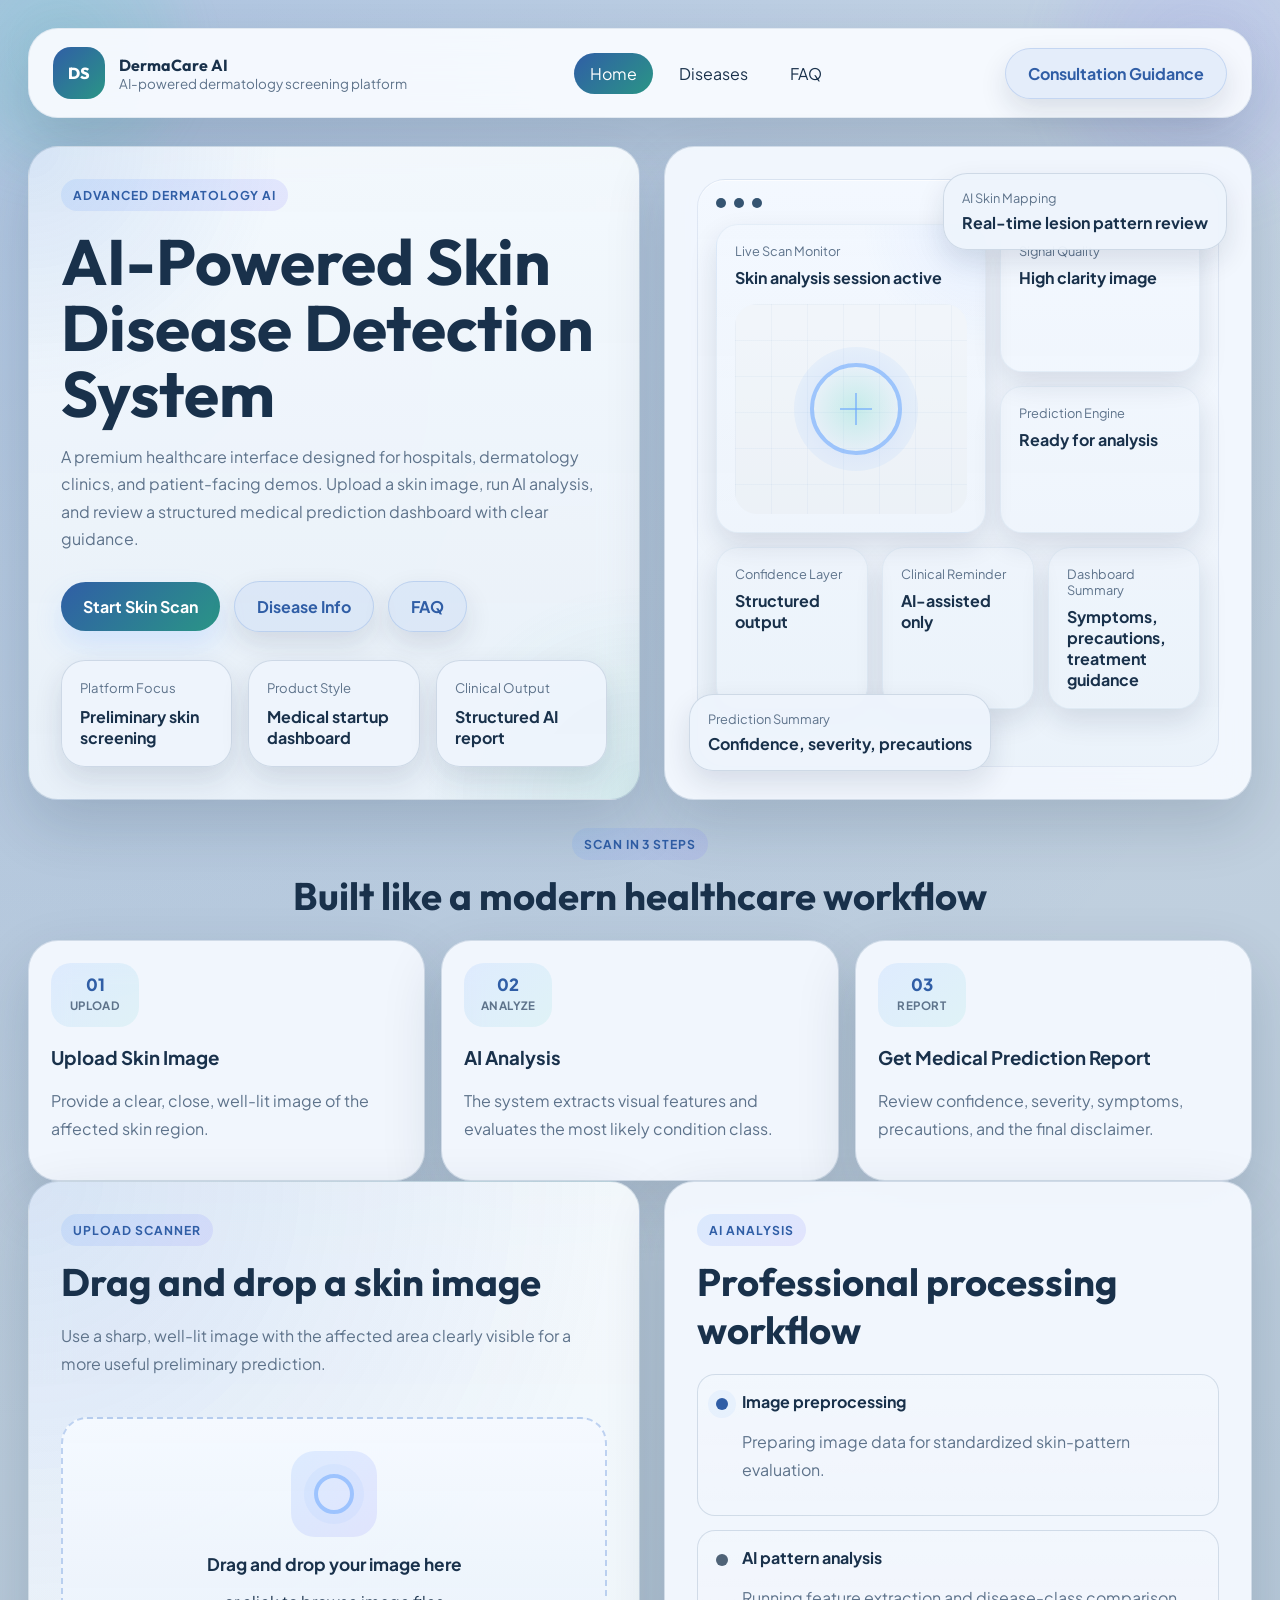
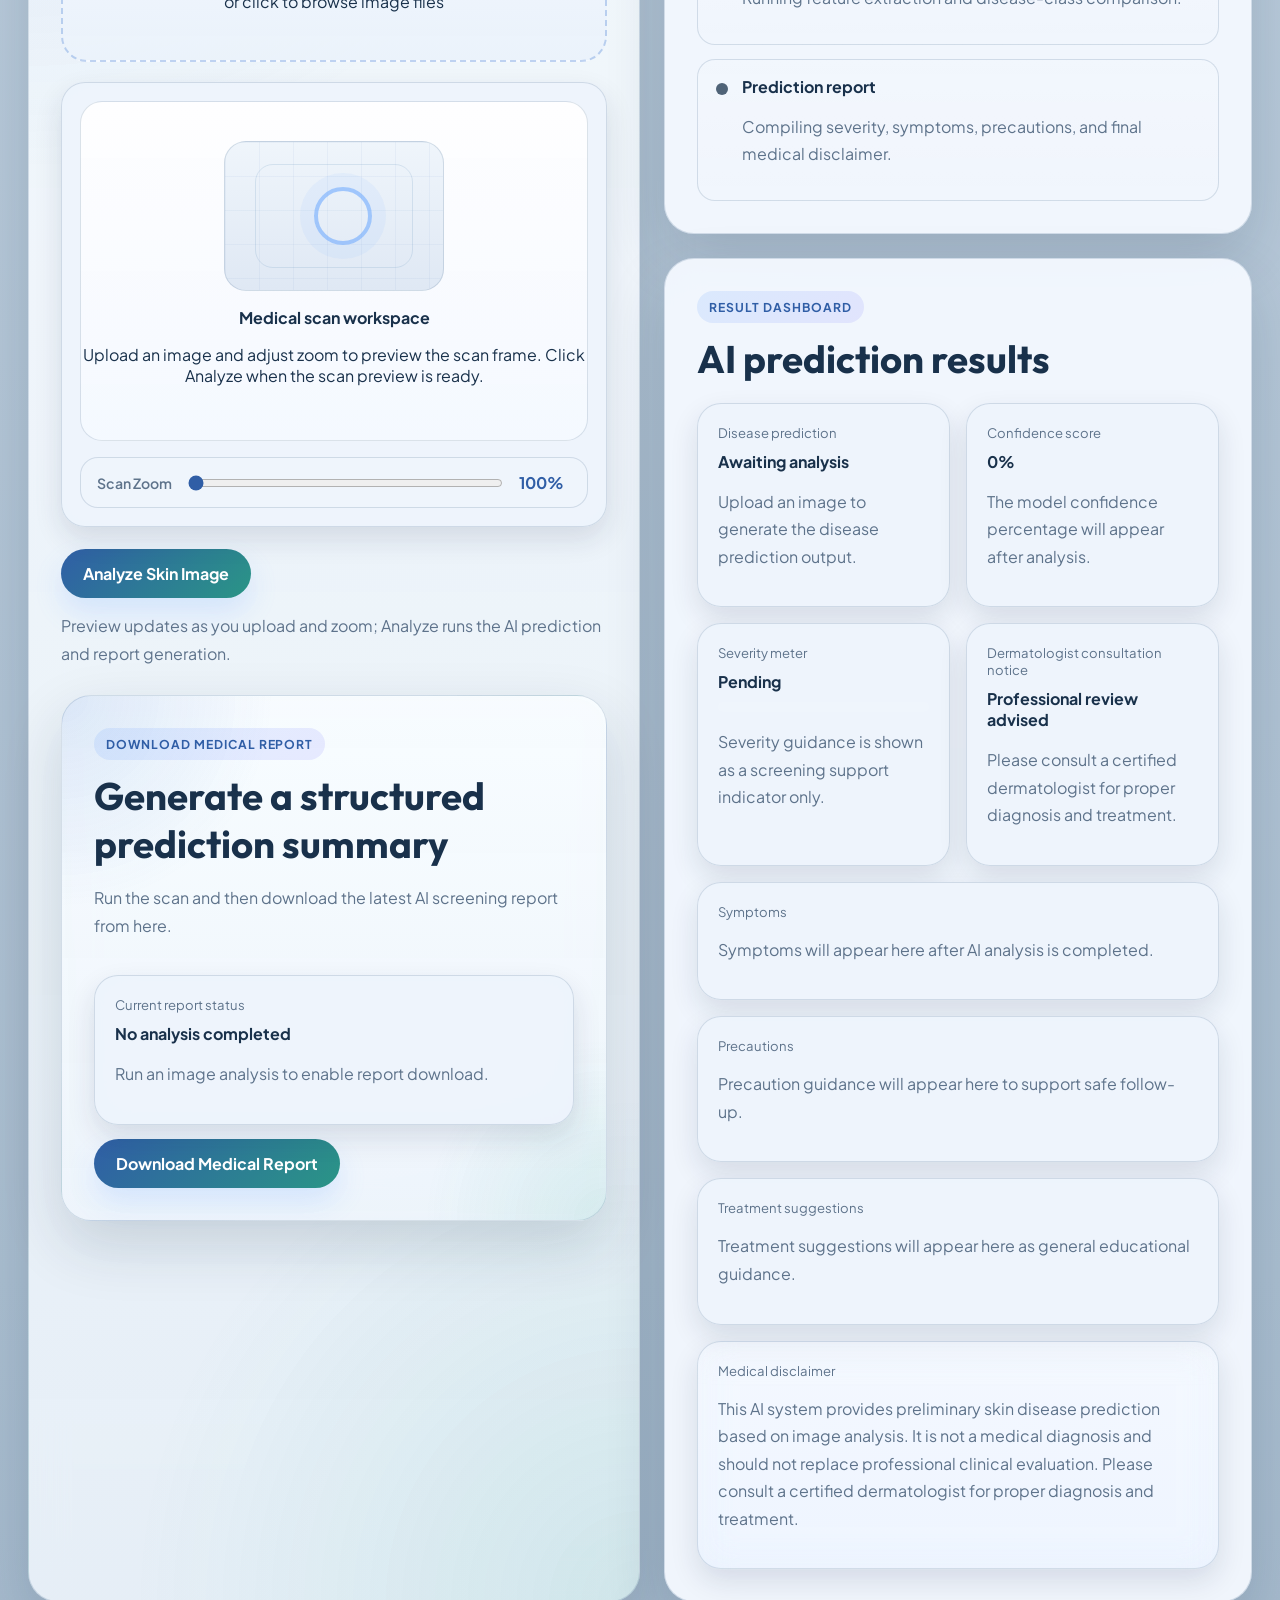
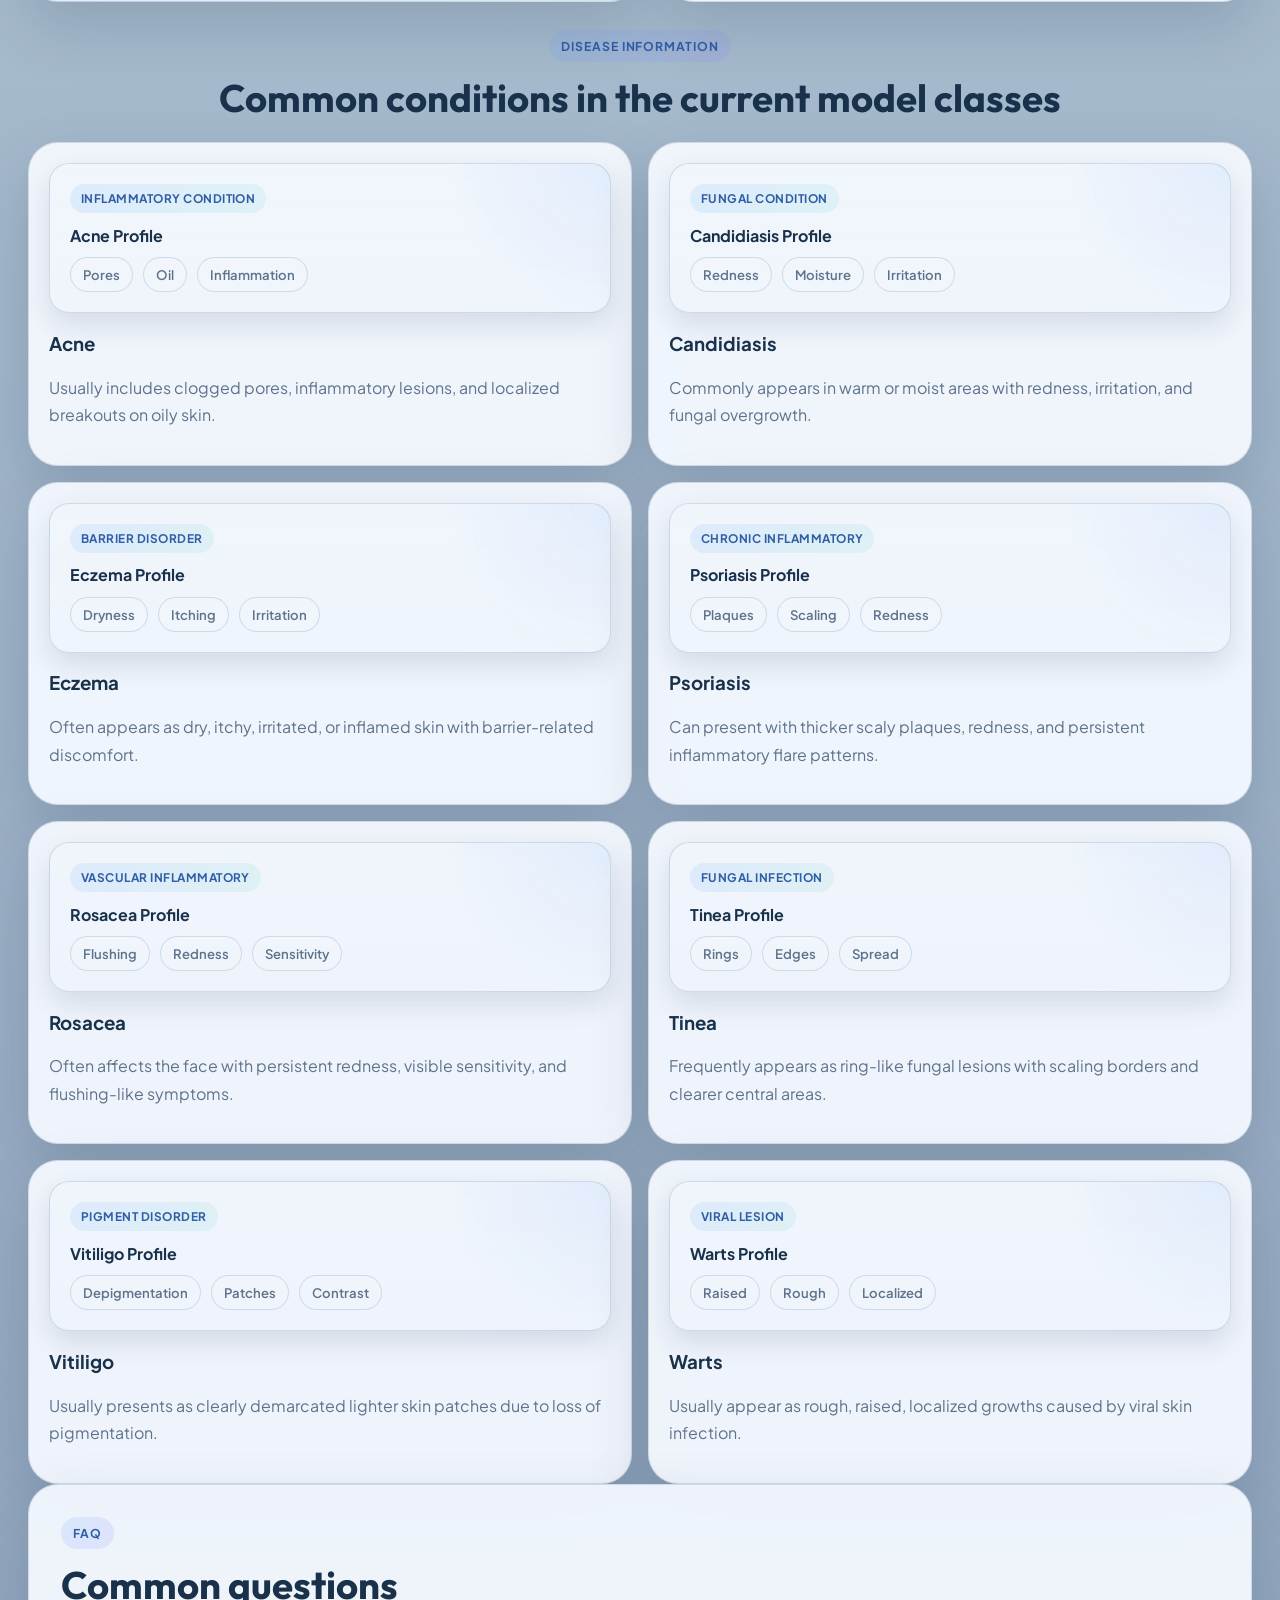
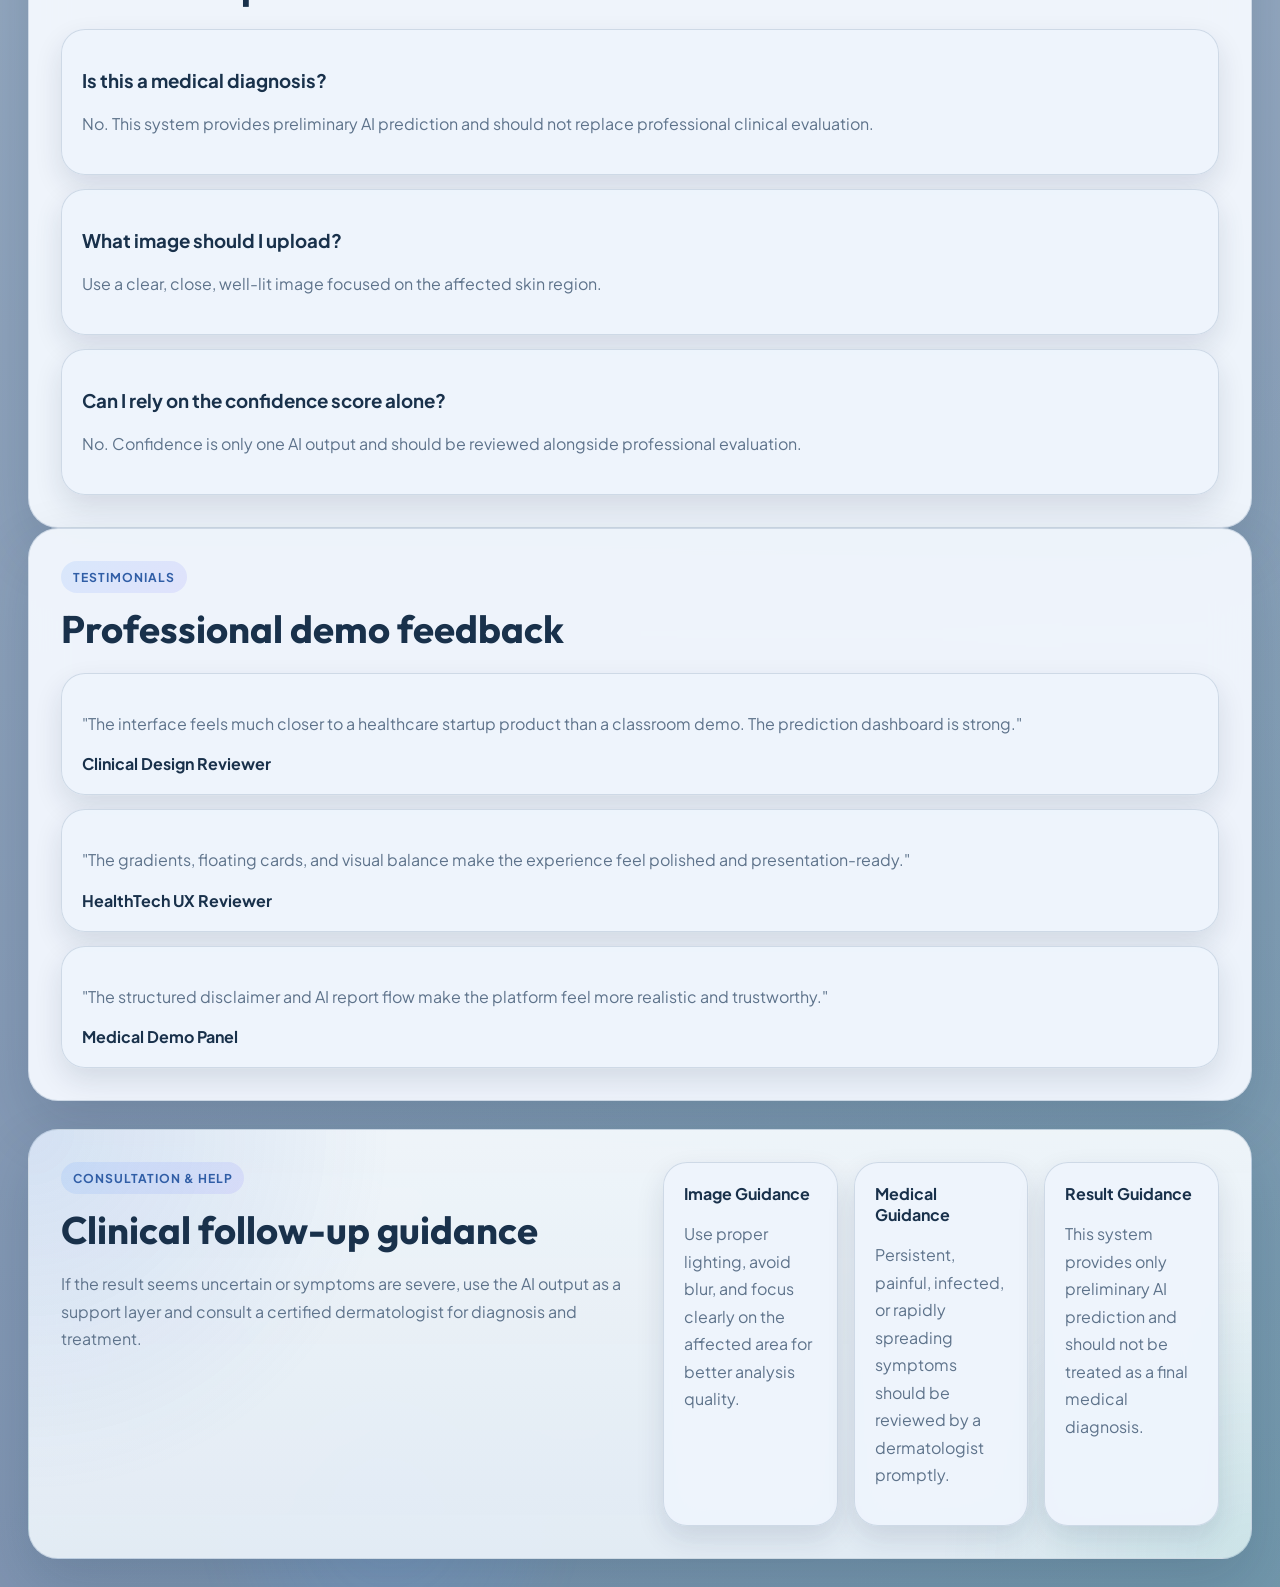
==== commit ba828e83: "feat: Enhance skin disease prediction tool with new disease profiles and zoom functionality - Added " ====
--- a/templates/index.html
+++ b/templates/index.html
@@ -45,7 +45,8 @@
 
         <div class="hero-actions">
           <a class="btn btn-primary" href="#scanner">Start Skin Scan</a>
-          <a class="btn btn-secondary" href="#resultDashboard">View Prediction Dashboard</a>
+          <a class="btn btn-secondary" href="/diseases">Disease Info</a>
+          <a class="btn btn-secondary" href="/faq">FAQ</a>
         </div>
 
         <div class="hero-stats">
@@ -171,25 +172,58 @@
             <strong>Drag and drop your image here</strong>
             <p>or click to browse image files</p>
           </div>
+          <img id="uploadPreview" class="upload-preview hidden" alt="Uploaded image preview">
         </label>
 
-        <div class="preview-card glass-subcard">
-          <img id="preview" alt="Skin image preview">
-          <div class="preview-placeholder" id="previewPlaceholder">
-            <div class="preview-visual">
-              <div class="preview-grid-line"></div>
-              <div class="preview-grid-line second"></div>
-              <div class="preview-ring"></div>
-            </div>
-            <strong>Medical scan preview</strong>
-            <p>Your uploaded image will appear here before analysis begins.</p>
+        <div class="scan-workspace glass-subcard">
+          <div class="scan-stage" id="scanStage">
+            <div class="scan-image-wrap" id="scanImageWrap">
+              <img id="preview" alt="Skin image scan view">
+            </div>
+            <div class="scan-overlay hidden" id="scanOverlay">
+              <div class="scan-frame">
+                <div class="scan-line"></div>
+              </div>
+            </div>
+            <div class="preview-placeholder" id="previewPlaceholder">
+              <div class="preview-visual">
+                <div class="preview-grid-line"></div>
+                <div class="preview-grid-line second"></div>
+                <div class="preview-ring"></div>
+              </div>
+              <strong>Medical scan workspace</strong>
+              <p>Upload an image and adjust zoom to preview the scan frame. Click Analyze when the scan preview is ready.</p>
+            </div>
+          </div>
+
+          <div class="zoom-controls">
+            <span>Scan Zoom</span>
+            <input type="range" id="zoomSlider" min="100" max="220" value="100">
+            <strong id="zoomValue">100%</strong>
           </div>
         </div>
 
         <div class="scanner-actions">
           <button class="btn btn-primary" type="button" onclick="analyze()">Analyze Skin Image</button>
-          <p class="micro-copy">AI output should be interpreted as screening support only.</p>
-        </div>
+          <p class="micro-copy">Preview updates as you upload and zoom; Analyze runs the AI prediction and report generation.</p>
+        </div>
+
+        <section class="report-section glass-panel gradient-panel">
+          <div class="section-heading left">
+            <span class="eyebrow">Download Medical Report</span>
+            <h2>Generate a structured prediction summary</h2>
+            <p>Run the scan and then download the latest AI screening report from here.</p>
+          </div>
+
+          <div class="report-layout">
+            <div class="report-summary glass-subcard">
+              <span>Current report status</span>
+              <strong id="reportDisease">No analysis completed</strong>
+              <p id="reportMeta">Run an image analysis to enable report download.</p>
+            </div>
+            <button class="btn btn-primary" type="button" id="downloadReportBtn">Download Medical Report</button>
+          </div>
+        </section>
       </div>
 
       <div class="analysis-column">
@@ -300,6 +334,19 @@
         </article>
         <article class="disease-card glass-panel">
           <div class="disease-visual-card">
+            <span class="disease-label">Fungal Condition</span>
+            <strong>Candidiasis Profile</strong>
+            <div class="disease-points">
+              <span>Redness</span>
+              <span>Moisture</span>
+              <span>Irritation</span>
+            </div>
+          </div>
+          <h3>Candidiasis</h3>
+          <p>Commonly appears in warm or moist areas with redness, irritation, and fungal overgrowth.</p>
+        </article>
+        <article class="disease-card glass-panel">
+          <div class="disease-visual-card">
             <span class="disease-label">Barrier Disorder</span>
             <strong>Eczema Profile</strong>
             <div class="disease-points">
@@ -326,38 +373,59 @@
         </article>
         <article class="disease-card glass-panel">
           <div class="disease-visual-card">
+            <span class="disease-label">Vascular Inflammatory</span>
+            <strong>Rosacea Profile</strong>
+            <div class="disease-points">
+              <span>Flushing</span>
+              <span>Redness</span>
+              <span>Sensitivity</span>
+            </div>
+          </div>
+          <h3>Rosacea</h3>
+          <p>Often affects the face with persistent redness, visible sensitivity, and flushing-like symptoms.</p>
+        </article>
+        <article class="disease-card glass-panel">
+          <div class="disease-visual-card">
             <span class="disease-label">Fungal Infection</span>
-            <strong>Ringworm Profile</strong>
+            <strong>Tinea Profile</strong>
             <div class="disease-points">
               <span>Rings</span>
               <span>Edges</span>
               <span>Spread</span>
             </div>
           </div>
-          <h3>Ringworm</h3>
-          <p>Frequently appears as ring-like lesions with a clearer center and more visible outer edge.</p>
-        </article>
-      </div>
-    </section>
-
-    <section class="report-section glass-panel gradient-panel">
-      <div class="section-heading left">
-        <span class="eyebrow">Download Medical Report</span>
-        <h2>Generate a structured prediction summary</h2>
-        <p>Download the latest AI screening result as a simple report for presentation or dermatologist review.</p>
-      </div>
-
-      <div class="report-layout">
-        <div class="report-summary glass-subcard">
-          <span>Current report status</span>
-          <strong id="reportDisease">No analysis completed</strong>
-          <p id="reportMeta">Run an image analysis to enable report download.</p>
-        </div>
-        <button class="btn btn-primary" type="button" id="downloadReportBtn">Download Medical Report</button>
-      </div>
-    </section>
-
-    <section class="two-column-section">
+          <h3>Tinea</h3>
+          <p>Frequently appears as ring-like fungal lesions with scaling borders and clearer central areas.</p>
+        </article>
+        <article class="disease-card glass-panel">
+          <div class="disease-visual-card">
+            <span class="disease-label">Pigment Disorder</span>
+            <strong>Vitiligo Profile</strong>
+            <div class="disease-points">
+              <span>Depigmentation</span>
+              <span>Patches</span>
+              <span>Contrast</span>
+            </div>
+          </div>
+          <h3>Vitiligo</h3>
+          <p>Usually presents as clearly demarcated lighter skin patches due to loss of pigmentation.</p>
+        </article>
+        <article class="disease-card glass-panel">
+          <div class="disease-visual-card">
+            <span class="disease-label">Viral Lesion</span>
+            <strong>Warts Profile</strong>
+            <div class="disease-points">
+              <span>Raised</span>
+              <span>Rough</span>
+              <span>Localized</span>
+            </div>
+          </div>
+          <h3>Warts</h3>
+          <p>Usually appear as rough, raised, localized growths caused by viral skin infection.</p>
+        </article>
+      </div>
+    </section>
+
       <section class="faq-section glass-panel">
         <div class="section-heading left">
           <span class="eyebrow">FAQ</span>
--- a/static/css/style.css
+++ b/static/css/style.css
@@ -1,18 +1,18 @@
 :root{
-  --bg:#f4fbff;
-  --surface:rgba(255, 255, 255, 0.76);
-  --surface-strong:rgba(255, 255, 255, 0.92);
-  --border:rgba(146, 182, 209, 0.28);
-  --text:#18354b;
-  --muted:#6a8798;
-  --primary:#3e7bd6;
-  --teal:#2fb7aa;
-  --purple:#a6bee8;
-  --soft-blue:#edf7ff;
-  --soft-teal:#ebfbf6;
-  --soft-purple:#f2f7ff;
-  --shadow:0 24px 60px rgba(71, 116, 156, 0.12);
-  --shadow-soft:0 12px 28px rgba(71, 116, 156, 0.08);
+  --bg:#c7d4e2;
+  --surface:rgba(245, 249, 255, 0.94);
+  --surface-strong:rgba(238, 244, 252, 0.96);
+  --border:rgba(106, 133, 162, 0.24);
+  --text:#19314b;
+  --muted:#5e738b;
+  --primary:#305ea6;
+  --teal:#2a9586;
+  --purple:#6754ae;
+  --soft-blue:#bacce1;
+  --soft-teal:#aad2c6;
+  --soft-purple:#d4c8ec;
+  --shadow:0 24px 60px rgba(15, 35, 62, 0.16);
+  --shadow-soft:0 12px 28px rgba(15, 35, 62, 0.12);
   --radius-xl:30px;
   --radius-lg:24px;
   --radius-md:18px;
@@ -31,9 +31,9 @@
   font-family:"Plus Jakarta Sans", sans-serif;
   color:var(--text);
   background:
-    radial-gradient(circle at top left, rgba(62, 123, 214, 0.10), transparent 30%),
-    radial-gradient(circle at top right, rgba(47, 183, 170, 0.12), transparent 28%),
-    linear-gradient(180deg, #fcfeff 0%, #f5fbff 48%, #eef6fb 100%);
+    radial-gradient(circle at top left, rgba(47, 108, 204, 0.18), transparent 22%),
+    radial-gradient(circle at bottom right, rgba(42, 168, 143, 0.16), transparent 20%),
+    linear-gradient(180deg, #c9d7e5 0%, #aabed0 45%, #7f94b1 100%);
   min-height:100vh;
 }
 
@@ -72,7 +72,7 @@
   left:-70px;
   width:260px;
   height:260px;
-  background:radial-gradient(circle, rgba(54, 184, 171, 0.18), rgba(54, 184, 171, 0));
+  background:radial-gradient(circle, rgba(65, 208, 187, 0.20), rgba(65, 208, 187, 0));
 }
 
 .ambient-b{
@@ -80,7 +80,7 @@
   right:-70px;
   width:300px;
   height:300px;
-  background:radial-gradient(circle, rgba(168, 197, 232, 0.22), rgba(168, 197, 232, 0));
+  background:radial-gradient(circle, rgba(142, 134, 255, 0.18), rgba(142, 134, 255, 0));
 }
 
 .ambient-c{
@@ -88,7 +88,7 @@
   left:18%;
   width:320px;
   height:320px;
-  background:radial-gradient(circle, rgba(62, 123, 214, 0.14), rgba(62, 123, 214, 0));
+  background:radial-gradient(circle, rgba(104, 166, 255, 0.16), rgba(104, 166, 255, 0));
 }
 
 .glass-panel,
@@ -118,9 +118,9 @@
 
 .gradient-panel{
   background:
-    radial-gradient(circle at top left, rgba(62, 123, 214, 0.10), transparent 28%),
-    radial-gradient(circle at bottom right, rgba(47, 183, 170, 0.10), transparent 24%),
-    linear-gradient(180deg, rgba(255,255,255,0.92), rgba(247,250,255,0.88));
+    radial-gradient(circle at top left, rgba(47, 108, 204, 0.14), transparent 28%),
+    radial-gradient(circle at bottom right, rgba(42, 168, 143, 0.12), transparent 24%),
+    linear-gradient(180deg, rgba(248, 252, 255, 0.92), rgba(237, 244, 251, 0.90));
 }
 
 .topbar{
@@ -133,6 +133,9 @@
   align-items:center;
   justify-content:space-between;
   gap:18px;
+  background:rgba(248, 251, 255, 0.95);
+  color:var(--text);
+  border:1px solid rgba(106, 133, 162, 0.14);
 }
 
 .brand{
@@ -183,13 +186,14 @@
 .nav-links a{
   padding:10px 16px;
   border-radius:999px;
-  color:var(--muted);
+  color:var(--text);
+  transition:background 0.22s ease, color 0.22s ease;
 }
 
 .nav-links a.active,
 .nav-links a:hover{
-  color:var(--primary);
-  background:rgba(255,255,255,0.9);
+  color:#fff;
+  background:linear-gradient(135deg, var(--primary), var(--teal));
 }
 
 .nav-cta{
@@ -230,7 +234,7 @@
   display:inline-block;
   padding:8px 12px;
   border-radius:999px;
-  background:linear-gradient(135deg, var(--soft-blue), var(--soft-purple));
+  background:linear-gradient(135deg, rgba(104, 166, 255, 0.16), rgba(142, 134, 255, 0.16));
   color:var(--primary);
   font-size:0.76rem;
   font-weight:700;
@@ -298,13 +302,13 @@
 .btn-primary{
   color:#fff;
   background:linear-gradient(135deg, var(--primary), var(--teal));
-  box-shadow:0 14px 28px rgba(77, 124, 255, 0.22);
+  box-shadow:0 14px 28px rgba(104, 166, 255, 0.20);
 }
 
 .btn-secondary{
   color:var(--primary);
-  background:#fff;
-  border:1px solid var(--border);
+  background:rgba(47, 108, 204, 0.08);
+  border:1px solid rgba(47, 108, 204, 0.18);
   box-shadow:var(--shadow-soft);
 }
 
@@ -338,7 +342,7 @@
 
 .hero-visual{
   position:relative;
-  min-height:540px;
+  min-height:460px;
   overflow:hidden;
 }
 
@@ -352,9 +356,9 @@
   height:100%;
   min-height:460px;
   border-radius:28px;
-  background:linear-gradient(180deg, rgba(255,255,255,0.98), rgba(244,248,255,0.96));
-  border:1px solid rgba(162, 181, 221, 0.4);
-  box-shadow:inset 0 1px 0 rgba(255,255,255,0.8);
+  background:linear-gradient(180deg, rgba(243,248,255,0.98), rgba(235,242,250,0.96));
+  border:1px solid rgba(118, 146, 188, 0.16);
+  box-shadow:inset 0 1px 0 rgba(255,255,255,0.70);
   padding:18px;
 }
 
@@ -368,7 +372,7 @@
   width:10px;
   height:10px;
   border-radius:50%;
-  background:#c9d8ea;
+  background:#355471;
 }
 
 .dashboard-grid{
@@ -381,8 +385,8 @@
 .mini-panel,
 .metric-panel{
   border-radius:22px;
-  background:rgba(255,255,255,0.92);
-  border:1px solid rgba(162, 181, 221, 0.26);
+  background:rgba(255,255,255,0.04);
+  border:1px solid rgba(120, 160, 195, 0.12);
   box-shadow:var(--shadow-soft);
   padding:18px;
 }
@@ -398,8 +402,8 @@
 
 .dashboard-panel-primary{
   background:
-    radial-gradient(circle at top right, rgba(77, 124, 255, 0.08), transparent 30%),
-    linear-gradient(180deg, rgba(255,255,255,0.98), rgba(245,249,255,0.96));
+    radial-gradient(circle at top right, rgba(104, 166, 255, 0.10), transparent 30%),
+    linear-gradient(180deg, rgba(255,255,255,0.05), rgba(255,255,255,0.03));
 }
 
 .scan-surface{
@@ -408,23 +412,18 @@
   height:210px;
   border-radius:22px;
   background:
-    linear-gradient(rgba(255,255,255,0.45), rgba(255,255,255,0.45)),
-    linear-gradient(180deg, #edf5ff, #f9fcff);
+    linear-gradient(rgba(255,255,255,0.40), rgba(255,255,255,0.40)),
+    linear-gradient(180deg, #e8eff7, #dfe8f1);
   overflow:hidden;
 }
 
-.scan-surface::before,
-.scan-surface::after{
+.scan-surface::before{
   content:"";
   position:absolute;
-  background:rgba(140, 170, 210, 0.16);
-}
-
-.scan-surface::before{
   inset:0;
   background-image:
-    linear-gradient(rgba(140, 170, 210, 0.12) 1px, transparent 1px),
-    linear-gradient(90deg, rgba(140, 170, 210, 0.12) 1px, transparent 1px);
+    linear-gradient(rgba(140, 170, 210, 0.08) 1px, transparent 1px),
+    linear-gradient(90deg, rgba(140, 170, 210, 0.08) 1px, transparent 1px);
   background-size:36px 36px;
 }
 
@@ -436,7 +435,7 @@
   top:50%;
   left:52%;
   transform:translate(-50%, -50%);
-  background:radial-gradient(circle, rgba(54, 184, 171, 0.24), rgba(77, 124, 255, 0.04) 55%, transparent 72%);
+  background:radial-gradient(circle, rgba(65, 208, 187, 0.24), rgba(104, 166, 255, 0.04) 55%, transparent 72%);
 }
 
 .scan-crosshair{
@@ -447,15 +446,15 @@
   height:92px;
   transform:translate(-50%, -50%);
   border-radius:50%;
-  border:4px solid rgba(77, 124, 255, 0.58);
-  box-shadow:0 0 0 16px rgba(77, 124, 255, 0.08);
+  border:4px solid rgba(104, 166, 255, 0.58);
+  box-shadow:0 0 0 16px rgba(104, 166, 255, 0.08);
 }
 
 .scan-crosshair::before,
 .scan-crosshair::after{
   content:"";
   position:absolute;
-  background:rgba(77, 124, 255, 0.58);
+  background:rgba(104, 166, 255, 0.58);
   left:50%;
   top:50%;
   transform:translate(-50%, -50%);
@@ -565,7 +564,7 @@
   flex-direction:column;
   justify-content:center;
   align-items:center;
-  background:linear-gradient(135deg, var(--soft-blue), var(--soft-teal));
+  background:linear-gradient(135deg, rgba(104, 166, 255, 0.14), rgba(65, 208, 187, 0.10));
   color:var(--primary);
   font-weight:800;
   margin-bottom:16px;
@@ -590,9 +589,9 @@
   display:block;
   margin-top:24px;
   padding:32px;
-  border:2px dashed rgba(145, 162, 214, 0.45);
+  border:2px dashed rgba(47, 108, 204, 0.28);
   border-radius:26px;
-  background:linear-gradient(180deg, rgba(255,255,255,0.88), rgba(244,248,255,0.86));
+  background:linear-gradient(180deg, rgba(245, 249, 255, 0.98), rgba(235, 243, 251, 0.96));
   cursor:pointer;
   transition:0.22s ease;
 }
@@ -600,7 +599,7 @@
 .upload-zone.dragover{
   border-color:var(--primary);
   transform:translateY(-1px);
-  box-shadow:0 16px 28px rgba(62, 123, 214, 0.12);
+  box-shadow:0 16px 28px rgba(104, 166, 255, 0.10);
 }
 
 .upload-zone input{
@@ -619,7 +618,7 @@
   height:86px;
   margin:0 auto 16px;
   border-radius:24px;
-  background:linear-gradient(135deg, var(--soft-blue), var(--soft-purple));
+  background:linear-gradient(135deg, rgba(104, 166, 255, 0.16), rgba(142, 134, 255, 0.16));
   display:grid;
   place-items:center;
 }
@@ -628,8 +627,8 @@
   width:40px;
   height:40px;
   border-radius:50%;
-  border:4px solid rgba(77, 124, 255, 0.55);
-  box-shadow:0 0 0 10px rgba(77, 124, 255, 0.08);
+  border:4px solid rgba(104, 166, 255, 0.55);
+  box-shadow:0 0 0 10px rgba(104, 166, 255, 0.08);
 }
 
 .upload-content strong{
@@ -638,21 +637,15 @@
   margin-bottom:8px;
 }
 
-.preview-card{
-  min-height:332px;
-  margin-top:20px;
-  padding:18px;
-  display:grid;
-  place-items:center;
-  overflow:hidden;
-}
-
-#preview{
+.upload-preview{
+  display:block;
   width:100%;
-  max-height:420px;
-  object-fit:cover;
-  border-radius:20px;
-  display:none;
+  max-height:220px;
+  margin-top:18px;
+  border-radius:18px;
+  object-fit:contain;
+  box-shadow:var(--shadow-soft);
+  border:1px solid rgba(106, 133, 162, 0.18);
 }
 
 .preview-placeholder{
@@ -665,7 +658,7 @@
   height:150px;
   margin:0 auto 16px;
   border-radius:22px;
-  background:linear-gradient(180deg, #eff5ff, #f8fbff);
+  background:linear-gradient(180deg, #eff5fb, #dfe8f4);
   border:1px solid var(--border);
   overflow:hidden;
 }
@@ -674,8 +667,8 @@
   position:absolute;
   inset:0;
   background-image:
-    linear-gradient(rgba(140, 170, 210, 0.14) 1px, transparent 1px),
-    linear-gradient(90deg, rgba(140, 170, 210, 0.14) 1px, transparent 1px);
+    linear-gradient(rgba(140, 170, 210, 0.10) 1px, transparent 1px),
+    linear-gradient(90deg, rgba(140, 170, 210, 0.10) 1px, transparent 1px);
   background-size:34px 34px;
 }
 
@@ -688,7 +681,7 @@
   position:absolute;
   inset:22px 30px;
   border-radius:18px;
-  border:1px solid rgba(162, 181, 221, 0.34);
+  border:1px solid rgba(120, 160, 195, 0.22);
 }
 
 .preview-ring{
@@ -698,9 +691,115 @@
   width:58px;
   height:58px;
   border-radius:50%;
-  border:4px solid rgba(77, 124, 255, 0.56);
-  box-shadow:0 0 0 14px rgba(77, 124, 255, 0.08);
+  border:4px solid rgba(104, 166, 255, 0.56);
+  box-shadow:0 0 0 14px rgba(104, 166, 255, 0.08);
   transform:translate(-50%, -50%);
+}
+
+.scan-workspace{
+  margin-top:20px;
+  padding:18px;
+}
+
+.scan-stage{
+  position:relative;
+  min-height:340px;
+  border-radius:22px;
+  background:linear-gradient(180deg, rgba(255, 255, 255, 0.95), rgba(245, 249, 255, 0.96));
+  border:1px solid var(--border);
+  overflow:hidden;
+  display:grid;
+  place-items:center;
+}
+
+.scan-image-wrap{
+  position:absolute;
+  inset:0;
+  overflow:hidden;
+  display:grid;
+  place-items:center;
+}
+
+#preview{
+  width:100%;
+  height:100%;
+  object-fit:cover;
+  display:none;
+  transform:scale(1);
+  transition:transform 0.2s ease;
+  filter:saturate(1.05) contrast(1.06);
+}
+
+.scan-overlay{
+  position:absolute;
+  inset:0;
+  display:grid;
+  place-items:center;
+  pointer-events:none;
+}
+
+.scan-frame{
+  position:relative;
+  width:min(72%, 340px);
+  aspect-ratio:1 / 1;
+  border-radius:26px;
+  border:2px solid rgba(255,255,255,0.72);
+  box-shadow:
+    0 0 0 999px rgba(2, 8, 16, 0.42),
+    0 0 0 1px rgba(104, 166, 255, 0.20) inset;
+  overflow:hidden;
+}
+
+.scan-frame::before,
+.scan-frame::after{
+  content:"";
+  position:absolute;
+  inset:14px;
+  border-radius:18px;
+  border:1px solid rgba(255,255,255,0.18);
+}
+
+.scan-line{
+  position:absolute;
+  left:0;
+  right:0;
+  top:0;
+  height:3px;
+  background:linear-gradient(90deg, transparent, rgba(65, 208, 187, 0.95), transparent);
+  box-shadow:0 0 18px rgba(65, 208, 187, 0.45);
+  animation:none;
+}
+
+.scan-overlay.scanning .scan-line{
+  animation:scanMove 2.4s ease-in-out infinite;
+}
+
+.zoom-controls{
+  display:flex;
+  align-items:center;
+  gap:14px;
+  flex-wrap:wrap;
+  margin-top:16px;
+  padding:14px 16px;
+  border-radius:18px;
+  background:rgba(255,255,255,0.05);
+  border:1px solid var(--border);
+}
+
+.zoom-controls span{
+  color:var(--muted);
+  font-size:0.88rem;
+  font-weight:600;
+}
+
+.zoom-controls strong{
+  color:var(--primary);
+  min-width:52px;
+}
+
+#zoomSlider{
+  flex:1 1 220px;
+  accent-color: var(--primary);
 }
 
 .scanner-actions{
@@ -720,11 +819,11 @@
   width:44px;
   height:44px;
   border-radius:50%;
-  border:4px solid rgba(77, 124, 255, 0.12);
+  border:4px solid rgba(104, 166, 255, 0.12);
   border-top-color:var(--primary);
   animation:spin 1s linear infinite;
   display:none;
-  box-shadow:0 0 0 10px rgba(54, 184, 171, 0.07);
+  box-shadow:0 0 0 10px rgba(65, 208, 187, 0.05);
 }
 
 .progress-list{
@@ -737,7 +836,7 @@
   gap:14px;
   padding:16px 18px;
   border-radius:18px;
-  background:rgba(255,255,255,0.86);
+  background:linear-gradient(180deg, rgba(255,255,255,0.05), rgba(255,255,255,0.03));
   border:1px solid var(--border);
 }
 
@@ -746,13 +845,13 @@
   height:12px;
   border-radius:50%;
   margin-top:7px;
-  background:#c7d2eb;
+  background:#4f6377;
   flex:0 0 auto;
 }
 
 .progress-item.active .progress-dot{
   background:var(--primary);
-  box-shadow:0 0 0 8px rgba(77, 124, 255, 0.1);
+  box-shadow:0 0 0 8px rgba(104, 166, 255, 0.08);
 }
 
 .progress-item.completed .progress-dot{
@@ -774,7 +873,7 @@
 .faq-item:hover,
 .testimonial-item:hover{
   transform:translateY(-2px);
-  box-shadow:0 18px 34px rgba(71, 116, 156, 0.12);
+  box-shadow:0 18px 34px rgba(0, 0, 0, 0.24);
 }
 
 .result-card.full{
@@ -785,7 +884,7 @@
   width:100%;
   height:10px;
   border-radius:999px;
-  background:#e9eef7;
+  background:rgba(255,255,255,0.08);
   overflow:hidden;
   margin:10px 0 12px;
 }
@@ -797,7 +896,7 @@
 }
 
 .disclaimer-card{
-  background:linear-gradient(180deg, rgba(247,250,255,0.96), rgba(239,247,255,0.94));
+  background:linear-gradient(180deg, rgba(255,255,255,0.04), rgba(104,166,255,0.04));
 }
 
 .disease-grid{
@@ -815,8 +914,8 @@
   min-height:150px;
   border:1px solid var(--border);
   background:
-    radial-gradient(circle at top right, rgba(77, 124, 255, 0.08), transparent 28%),
-    linear-gradient(180deg, rgba(255,255,255,0.96), rgba(244,248,255,0.92));
+    radial-gradient(circle at top right, rgba(104, 166, 255, 0.10), transparent 28%),
+    linear-gradient(180deg, rgba(255,255,255,0.05), rgba(255,255,255,0.03));
   display:flex;
   flex-direction:column;
   justify-content:space-between;
@@ -828,7 +927,7 @@
   align-self:flex-start;
   padding:7px 11px;
   border-radius:999px;
-  background:linear-gradient(135deg, var(--soft-blue), var(--soft-teal));
+  background:linear-gradient(135deg, rgba(104, 166, 255, 0.14), rgba(65, 208, 187, 0.10));
   color:var(--primary);
   font-size:0.74rem;
   font-weight:700;
@@ -845,7 +944,7 @@
 .disease-points span{
   padding:8px 12px;
   border-radius:999px;
-  background:#ffffff;
+  background:rgba(255,255,255,0.05);
   border:1px solid var(--border);
   color:var(--muted);
   font-size:0.82rem;
@@ -921,6 +1020,12 @@
 @keyframes floatCard{
   0%,100%{transform:translateY(0);}
   50%{transform:translateY(-8px);}
+}
+
+@keyframes scanMove{
+  0%{top:12px;}
+  50%{top:calc(100% - 16px);}
+  100%{top:12px;}
 }
 
 @media (max-width:1100px){
@@ -996,10 +1101,6 @@
     padding:24px;
   }
 
-  .preview-card{
-    min-height:240px;
-  }
-
   .floating-card{
     position:static;
     margin-top:14px;
